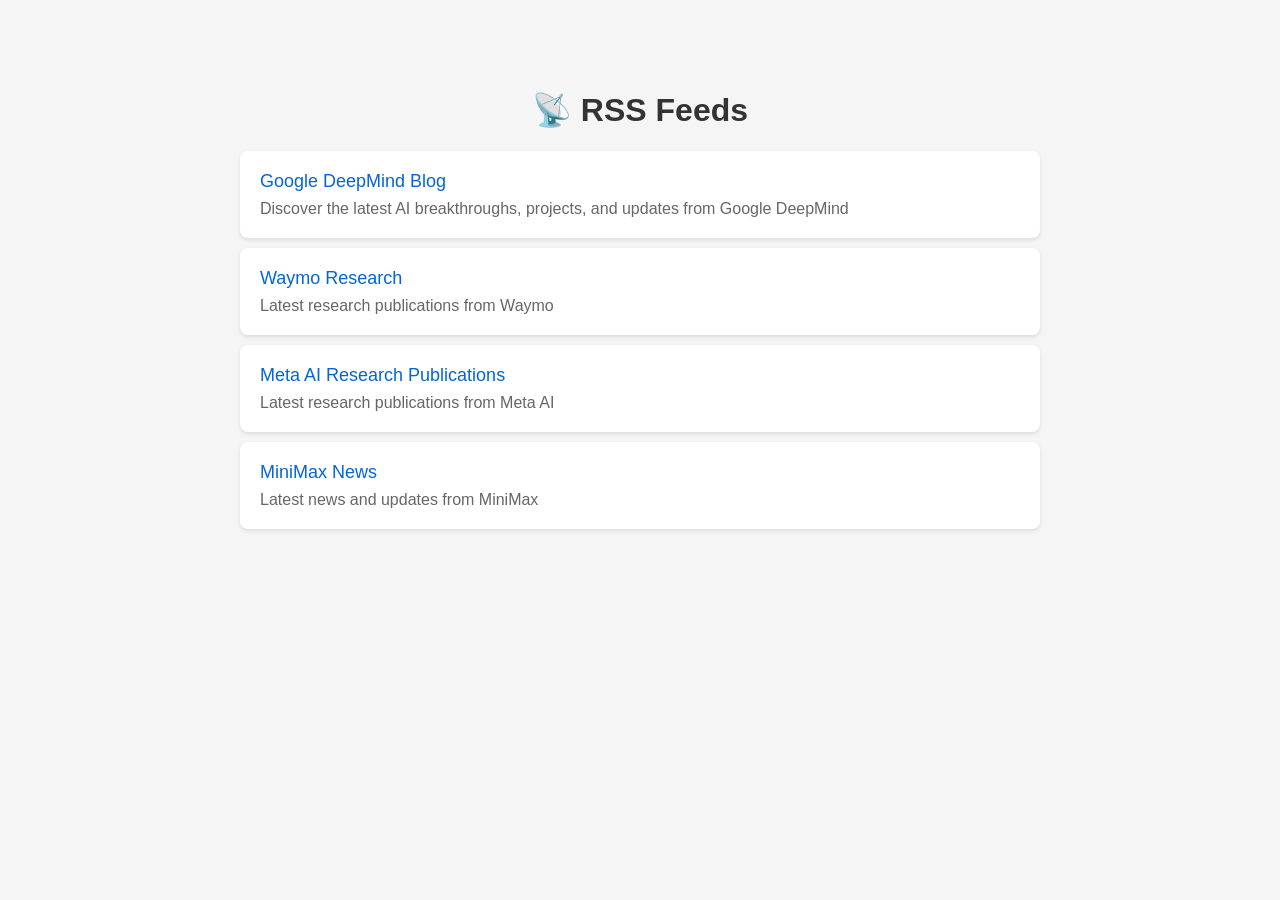
==== feeds/index.html @ 8aef9102 "Add index.html for GitHub Pages" ====
<!DOCTYPE html>
<html lang="zh-CN">
<head>
    <meta charset="UTF-8">
    <meta name="viewport" content="width=device-width, initial-scale=1.0">
    <title>RSS Feeds</title>
    <style>
        body {
            font-family: -apple-system, BlinkMacSystemFont, 'Segoe UI', Roboto, sans-serif;
            max-width: 800px;
            margin: 50px auto;
            padding: 20px;
            background: #f5f5f5;
        }
        h1 {
            text-align: center;
            color: #333;
        }
        .feed-list {
            list-style: none;
            padding: 0;
        }
        .feed-item {
            background: white;
            margin: 10px 0;
            padding: 20px;
            border-radius: 8px;
            box-shadow: 0 2px 4px rgba(0,0,0,0.1);
        }
        .feed-item a {
            font-size: 18px;
            color: #0366d6;
            text-decoration: none;
        }
        .feed-item a:hover {
            text-decoration: underline;
        }
        .feed-item .description {
            color: #666;
            margin-top: 8px;
        }
    </style>
</head>
<body>
    <h1>📡 RSS Feeds</h1>
    <ul class="feed-list">
        <li class="feed-item">
            <a href="deepmind_blog.xml">Google DeepMind Blog</a>
            <div class="description">Discover the latest AI breakthroughs, projects, and updates from Google DeepMind</div>
        </li>
        <li class="feed-item">
            <a href="waymo_research.xml">Waymo Research</a>
            <div class="description">Latest research publications from Waymo</div>
        </li>
        <li class="feed-item">
            <a href="meta_ai_research.xml">Meta AI Research Publications</a>
            <div class="description">Latest research publications from Meta AI</div>
        </li>
        <li class="feed-item">
            <a href="minimax_blog.xml">MiniMax News</a>
            <div class="description">Latest news and updates from MiniMax</div>
        </li>
    </ul>
</body>
</html>
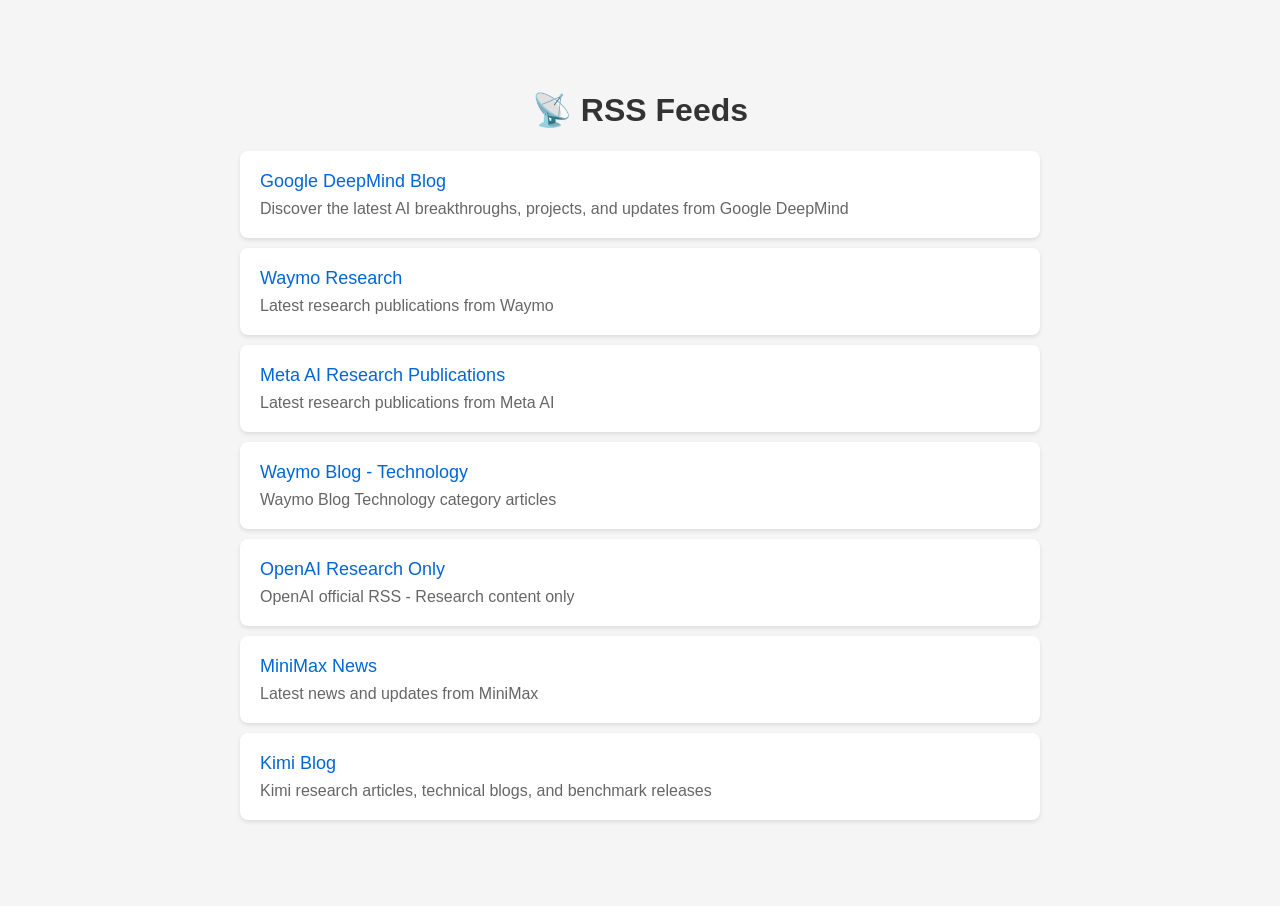
==== commit 73325364: "docs: update add-rss-feed skill to include index.html update - Add step to update feeds/index.html w" ====
--- a/feeds/index.html
+++ b/feeds/index.html
@@ -57,8 +57,20 @@
             <div class="description">Latest research publications from Meta AI</div>
         </li>
         <li class="feed-item">
+            <a href="waymo_blog_tech.xml">Waymo Blog - Technology</a>
+            <div class="description">Waymo Blog Technology category articles</div>
+        </li>
+        <li class="feed-item">
+            <a href="openai_research_only.xml">OpenAI Research Only</a>
+            <div class="description">OpenAI official RSS - Research content only</div>
+        </li>
+        <li class="feed-item">
             <a href="minimax_blog.xml">MiniMax News</a>
             <div class="description">Latest news and updates from MiniMax</div>
+        </li>
+        <li class="feed-item">
+            <a href="kimi_blog.xml">Kimi Blog</a>
+            <div class="description">Kimi research articles, technical blogs, and benchmark releases</div>
         </li>
     </ul>
 </body>
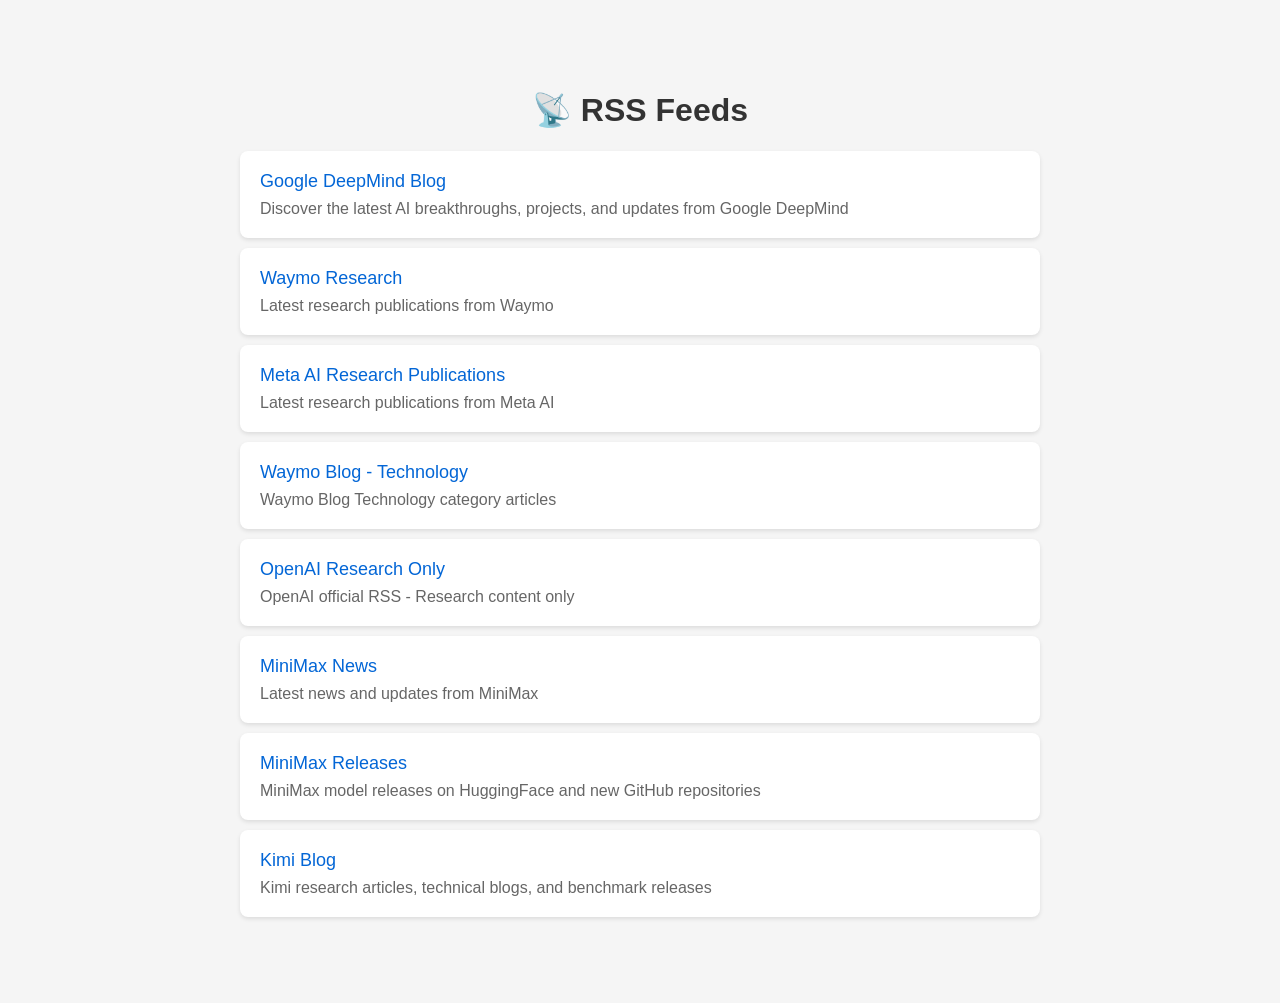
==== commit d1b9159d: "feat(minimax): add combined releases feed and fix news GUIDs - Add minimax_releases job that merges " ====
--- a/feeds/index.html
+++ b/feeds/index.html
@@ -69,6 +69,10 @@
             <div class="description">Latest news and updates from MiniMax</div>
         </li>
         <li class="feed-item">
+            <a href="minimax_releases.xml">MiniMax Releases</a>
+            <div class="description">MiniMax model releases on HuggingFace and new GitHub repositories</div>
+        </li>
+        <li class="feed-item">
             <a href="kimi_blog.xml">Kimi Blog</a>
             <div class="description">Kimi research articles, technical blogs, and benchmark releases</div>
         </li>
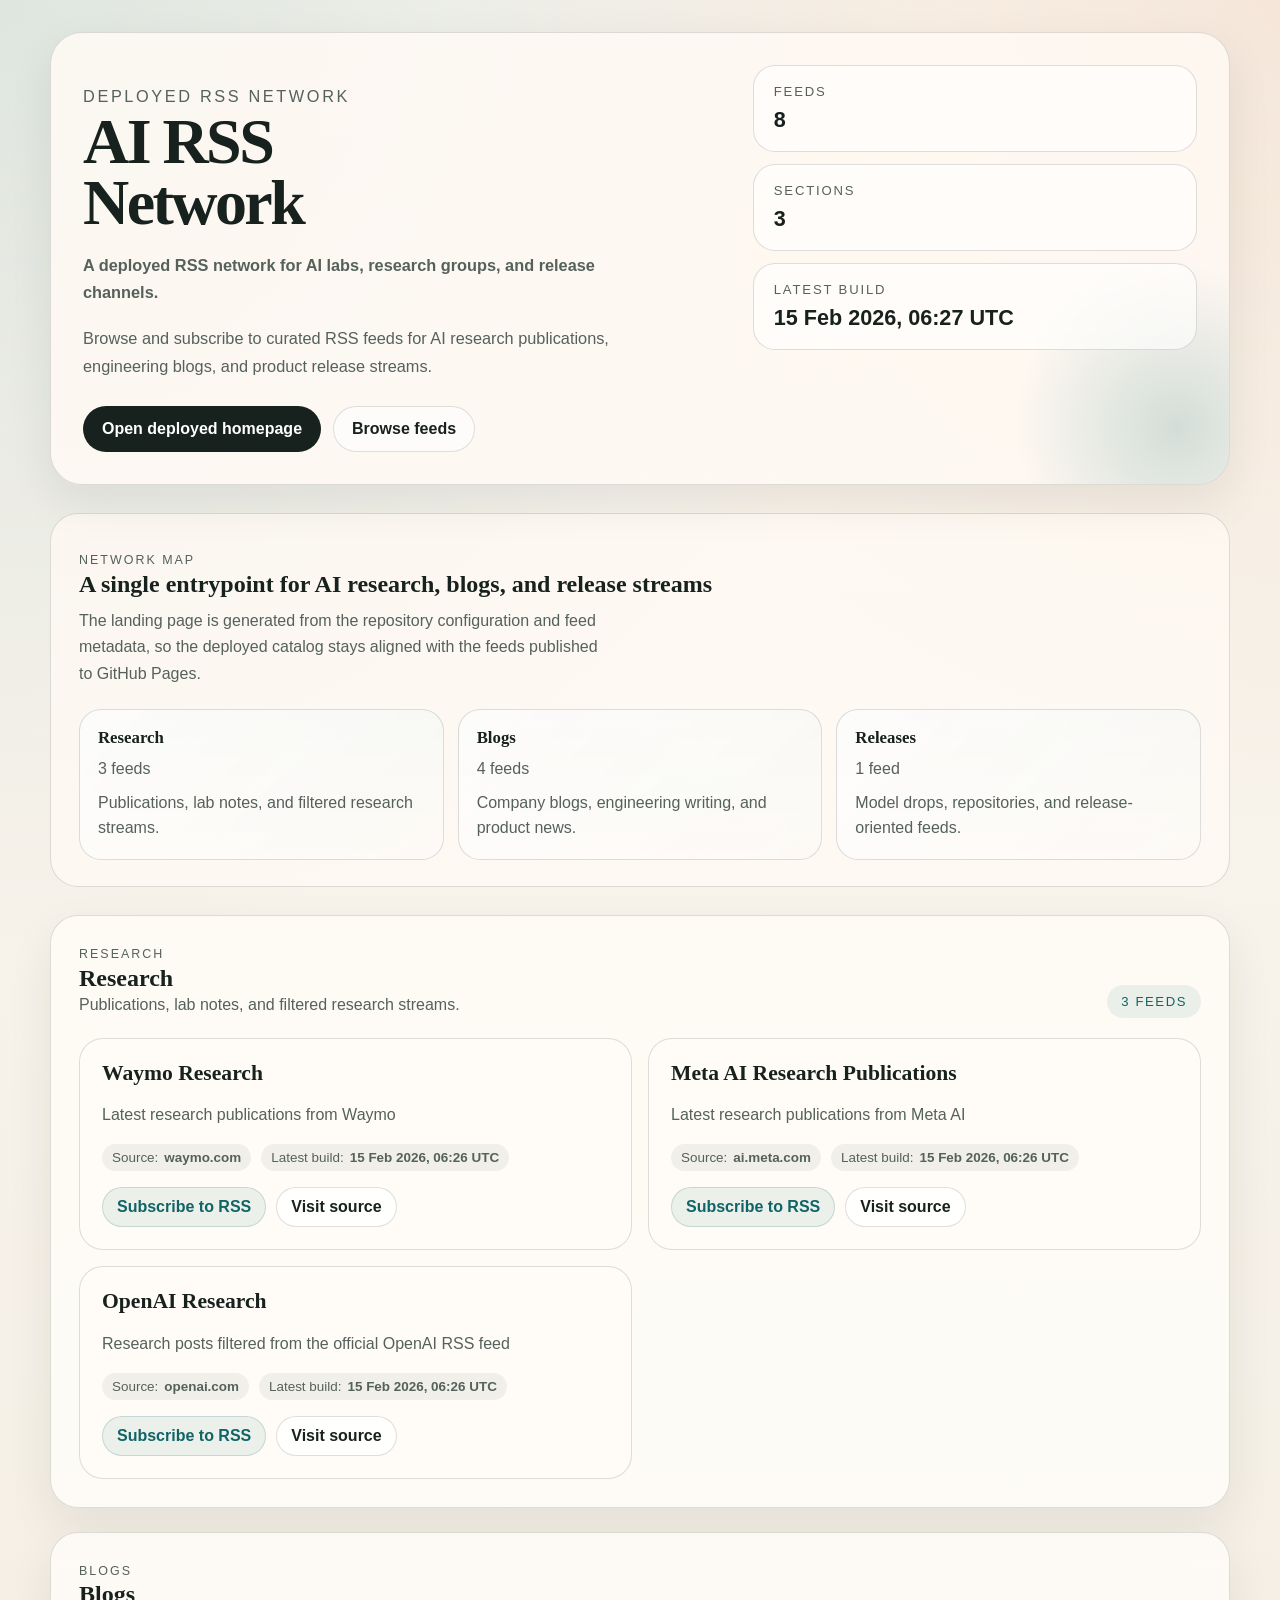
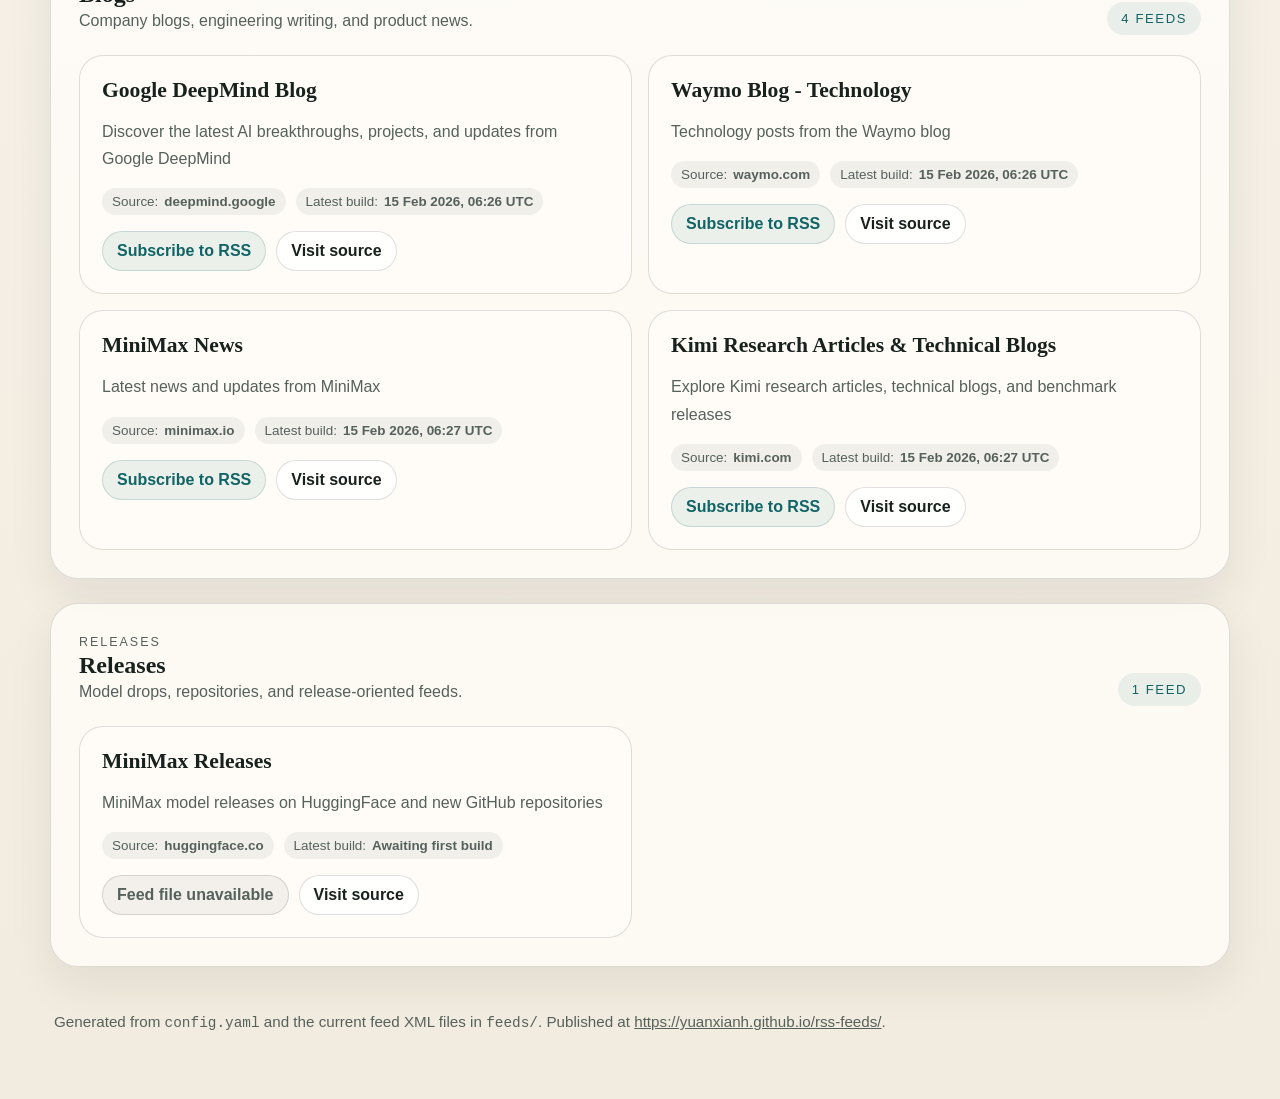
==== commit 50ee3ada: "Revamp README and landing page" ====
--- a/feeds/index.html
+++ b/feeds/index.html
@@ -1,81 +1,585 @@
 <!DOCTYPE html>
-<html lang="zh-CN">
+<html lang="en">
 <head>
-    <meta charset="UTF-8">
-    <meta name="viewport" content="width=device-width, initial-scale=1.0">
-    <title>RSS Feeds</title>
-    <style>
-        body {
-            font-family: -apple-system, BlinkMacSystemFont, 'Segoe UI', Roboto, sans-serif;
-            max-width: 800px;
-            margin: 50px auto;
-            padding: 20px;
-            background: #f5f5f5;
-        }
-        h1 {
-            text-align: center;
-            color: #333;
-        }
-        .feed-list {
-            list-style: none;
-            padding: 0;
-        }
-        .feed-item {
-            background: white;
-            margin: 10px 0;
-            padding: 20px;
-            border-radius: 8px;
-            box-shadow: 0 2px 4px rgba(0,0,0,0.1);
-        }
-        .feed-item a {
-            font-size: 18px;
-            color: #0366d6;
-            text-decoration: none;
-        }
-        .feed-item a:hover {
-            text-decoration: underline;
-        }
-        .feed-item .description {
-            color: #666;
-            margin-top: 8px;
-        }
-    </style>
+  <meta charset="UTF-8">
+  <meta name="viewport" content="width=device-width, initial-scale=1.0">
+  <title>AI RSS Network</title>
+  <meta name="description" content="Browse and subscribe to curated RSS feeds for AI research publications, engineering blogs, and product release streams.">
+  <style>
+    :root {
+      --paper: #f6f1e8;
+      --paper-strong: #efe4d3;
+      --ink: #17211d;
+      --muted: #55615b;
+      --line: rgba(23, 33, 29, 0.14);
+      --teal: #116466;
+      --orange: #c96a34;
+      --card: rgba(255, 252, 248, 0.88);
+      --shadow: 0 18px 45px rgba(23, 33, 29, 0.08);
+      --radius: 24px;
+    }
+
+    * {
+      box-sizing: border-box;
+    }
+
+    body {
+      margin: 0;
+      color: var(--ink);
+      background:
+        radial-gradient(circle at top left, rgba(17, 100, 102, 0.12), transparent 32%),
+        radial-gradient(circle at top right, rgba(201, 106, 52, 0.12), transparent 28%),
+        linear-gradient(180deg, #fbf7f0 0%, var(--paper) 45%, #f2ebdf 100%);
+      font-family: "Avenir Next", "Helvetica Neue", sans-serif;
+    }
+
+    a {
+      color: inherit;
+    }
+
+    .page {
+      width: min(1180px, calc(100vw - 32px));
+      margin: 0 auto;
+      padding: 32px 0 64px;
+    }
+
+    .hero {
+      position: relative;
+      overflow: hidden;
+      padding: 32px;
+      border: 1px solid var(--line);
+      border-radius: 32px;
+      background: rgba(255, 250, 244, 0.86);
+      box-shadow: var(--shadow);
+    }
+
+    .hero::after {
+      content: "";
+      position: absolute;
+      inset: auto -10% -25% auto;
+      width: 340px;
+      height: 340px;
+      border-radius: 999px;
+      background: radial-gradient(circle, rgba(17, 100, 102, 0.18), transparent 68%);
+      pointer-events: none;
+    }
+
+    .eyebrow,
+    .meta-kicker {
+      letter-spacing: 0.16em;
+      text-transform: uppercase;
+      font-size: 0.78rem;
+      color: var(--teal);
+      margin: 0 0 14px;
+    }
+
+    h1,
+    h2,
+    h3 {
+      font-family: "Iowan Old Style", "Palatino Linotype", "Book Antiqua", Georgia, serif;
+      font-weight: 600;
+      margin: 0;
+    }
+
+    h1 {
+      max-width: 13ch;
+      font-size: clamp(2.6rem, 5vw, 5rem);
+      line-height: 0.96;
+      letter-spacing: -0.04em;
+    }
+
+    .hero-grid {
+      position: relative;
+      display: grid;
+      gap: 28px;
+      grid-template-columns: minmax(0, 1.3fr) minmax(280px, 0.9fr);
+      z-index: 1;
+    }
+
+    .hero-copy p {
+      max-width: 60ch;
+      margin: 18px 0 0;
+      color: var(--muted);
+      font-size: 1.02rem;
+      line-height: 1.7;
+    }
+
+    .hero-actions {
+      display: flex;
+      flex-wrap: wrap;
+      gap: 12px;
+      margin-top: 26px;
+    }
+
+    .button {
+      display: inline-flex;
+      align-items: center;
+      justify-content: center;
+      gap: 8px;
+      padding: 13px 18px;
+      border-radius: 999px;
+      border: 1px solid transparent;
+      text-decoration: none;
+      font-weight: 600;
+    }
+
+    .button-primary {
+      background: var(--ink);
+      color: #fff;
+    }
+
+    .button-secondary {
+      border-color: var(--line);
+      background: rgba(255, 255, 255, 0.58);
+    }
+
+    .stats {
+      display: grid;
+      gap: 12px;
+      align-content: start;
+    }
+
+    .stat {
+      padding: 18px 20px;
+      border-radius: 22px;
+      border: 1px solid var(--line);
+      background: rgba(255, 255, 255, 0.62);
+      backdrop-filter: blur(12px);
+    }
+
+    .stat-label {
+      font-size: 0.82rem;
+      text-transform: uppercase;
+      letter-spacing: 0.14em;
+      color: var(--muted);
+    }
+
+    .stat-value {
+      margin-top: 8px;
+      font-size: 1.35rem;
+      line-height: 1.2;
+      font-weight: 700;
+    }
+
+    .network-map {
+      margin-top: 28px;
+      padding: 26px 28px;
+      border: 1px solid var(--line);
+      border-radius: 28px;
+      background: rgba(255, 250, 244, 0.78);
+    }
+
+    .network-map p {
+      margin: 10px 0 0;
+      color: var(--muted);
+      max-width: 60ch;
+      line-height: 1.65;
+    }
+
+    .map-grid {
+      margin-top: 22px;
+      display: grid;
+      gap: 14px;
+      grid-template-columns: repeat(3, minmax(0, 1fr));
+    }
+
+    .map-node {
+      padding: 18px;
+      border-radius: 22px;
+      border: 1px solid var(--line);
+      background:
+        linear-gradient(135deg, rgba(255, 255, 255, 0.78), rgba(255, 255, 255, 0.46)),
+        linear-gradient(180deg, rgba(17, 100, 102, 0.05), rgba(201, 106, 52, 0.02));
+    }
+
+    .map-node strong {
+      display: block;
+      font-size: 1.05rem;
+      font-family: "Iowan Old Style", "Palatino Linotype", "Book Antiqua", Georgia, serif;
+    }
+
+    .map-node span {
+      display: block;
+      margin-top: 8px;
+      color: var(--muted);
+      line-height: 1.6;
+    }
+
+    .sections {
+      margin-top: 28px;
+      display: grid;
+      gap: 24px;
+    }
+
+    .feed-section {
+      padding: 28px;
+      border-radius: 28px;
+      border: 1px solid var(--line);
+      background: rgba(255, 253, 248, 0.82);
+      box-shadow: var(--shadow);
+    }
+
+    .section-header {
+      display: grid;
+      gap: 10px;
+      grid-template-columns: minmax(0, 1fr) auto;
+      align-items: end;
+      margin-bottom: 20px;
+    }
+
+    .section-header p {
+      margin: 0;
+      color: var(--muted);
+      line-height: 1.65;
+      max-width: 58ch;
+    }
+
+    .section-count {
+      padding: 9px 14px;
+      border-radius: 999px;
+      background: rgba(17, 100, 102, 0.08);
+      color: var(--teal);
+      font-size: 0.82rem;
+      text-transform: uppercase;
+      letter-spacing: 0.12em;
+    }
+
+    .feed-grid {
+      display: grid;
+      gap: 16px;
+      grid-template-columns: repeat(2, minmax(0, 1fr));
+    }
+
+    .feed-card {
+      padding: 22px;
+      border-radius: var(--radius);
+      border: 1px solid var(--line);
+      background: var(--card);
+      display: grid;
+      gap: 16px;
+      align-content: start;
+    }
+
+    .feed-card h3 {
+      font-size: 1.35rem;
+      line-height: 1.12;
+    }
+
+    .feed-card p {
+      margin: 0;
+      color: var(--muted);
+      line-height: 1.7;
+    }
+
+    .feed-meta {
+      display: flex;
+      flex-wrap: wrap;
+      gap: 10px;
+      font-size: 0.84rem;
+      color: var(--muted);
+    }
+
+    .feed-meta span {
+      display: inline-flex;
+      align-items: center;
+      gap: 6px;
+      padding: 6px 10px;
+      border-radius: 999px;
+      background: rgba(23, 33, 29, 0.06);
+    }
+
+    .feed-actions {
+      display: flex;
+      flex-wrap: wrap;
+      gap: 10px;
+    }
+
+    .chip {
+      display: inline-flex;
+      align-items: center;
+      gap: 8px;
+      padding: 10px 14px;
+      border-radius: 999px;
+      border: 1px solid var(--line);
+      text-decoration: none;
+      font-weight: 600;
+      background: rgba(255, 255, 255, 0.84);
+    }
+
+    .chip-accent {
+      border-color: rgba(17, 100, 102, 0.18);
+      background: rgba(17, 100, 102, 0.08);
+      color: var(--teal);
+    }
+
+    .chip-muted {
+      color: var(--muted);
+      background: rgba(23, 33, 29, 0.05);
+    }
+
+    .mono {
+      font-family: "SFMono-Regular", "JetBrains Mono", "Fira Code", monospace;
+      font-size: 0.9rem;
+    }
+
+    footer {
+      margin-top: 24px;
+      padding: 18px 4px 0;
+      color: var(--muted);
+      font-size: 0.95rem;
+      line-height: 1.65;
+    }
+
+    @media (max-width: 980px) {
+      .hero-grid,
+      .feed-grid,
+      .map-grid {
+        grid-template-columns: 1fr;
+      }
+
+      .section-header {
+        grid-template-columns: 1fr;
+        align-items: start;
+      }
+    }
+
+    @media (max-width: 640px) {
+      .page {
+        width: min(100vw - 20px, 1180px);
+        padding-top: 20px;
+      }
+
+      .hero,
+      .network-map,
+      .feed-section {
+        padding: 22px;
+      }
+
+      .hero-actions,
+      .feed-actions {
+        flex-direction: column;
+      }
+
+      .button,
+      .chip {
+        width: 100%;
+      }
+    }
+  </style>
 </head>
 <body>
-    <h1>📡 RSS Feeds</h1>
-    <ul class="feed-list">
-        <li class="feed-item">
-            <a href="deepmind_blog.xml">Google DeepMind Blog</a>
-            <div class="description">Discover the latest AI breakthroughs, projects, and updates from Google DeepMind</div>
-        </li>
-        <li class="feed-item">
-            <a href="waymo_research.xml">Waymo Research</a>
-            <div class="description">Latest research publications from Waymo</div>
-        </li>
-        <li class="feed-item">
-            <a href="meta_ai_research.xml">Meta AI Research Publications</a>
-            <div class="description">Latest research publications from Meta AI</div>
-        </li>
-        <li class="feed-item">
-            <a href="waymo_blog_tech.xml">Waymo Blog - Technology</a>
-            <div class="description">Waymo Blog Technology category articles</div>
-        </li>
-        <li class="feed-item">
-            <a href="openai_research_only.xml">OpenAI Research Only</a>
-            <div class="description">OpenAI official RSS - Research content only</div>
-        </li>
-        <li class="feed-item">
-            <a href="minimax_blog.xml">MiniMax News</a>
-            <div class="description">Latest news and updates from MiniMax</div>
-        </li>
-        <li class="feed-item">
-            <a href="minimax_releases.xml">MiniMax Releases</a>
-            <div class="description">MiniMax model releases on HuggingFace and new GitHub repositories</div>
-        </li>
-        <li class="feed-item">
-            <a href="kimi_blog.xml">Kimi Blog</a>
-            <div class="description">Kimi research articles, technical blogs, and benchmark releases</div>
-        </li>
-    </ul>
+  <main class="page">
+    <section class="hero">
+      <div class="hero-grid">
+        <div class="hero-copy">
+          <p class="eyebrow">Deployed RSS Network</p>
+          <h1>AI RSS Network</h1>
+          <p><strong>A deployed RSS network for AI labs, research groups, and release channels.</strong></p>
+          <p>Browse and subscribe to curated RSS feeds for AI research publications, engineering blogs, and product release streams.</p>
+          <div class="hero-actions">
+            <a class="button button-primary" href="https://yuanxianh.github.io/rss-feeds/">Open deployed homepage</a>
+            <a class="button button-secondary" href="#section-research">Browse feeds</a>
+          </div>
+        </div>
+        <aside class="stats" aria-label="Network stats">
+          <div class="stat">
+            <div class="stat-label">Feeds</div>
+            <div class="stat-value">8</div>
+          </div>
+          <div class="stat">
+            <div class="stat-label">Sections</div>
+            <div class="stat-value">3</div>
+          </div>
+          <div class="stat">
+            <div class="stat-label">Latest build</div>
+            <div class="stat-value">15 Feb 2026, 06:27 UTC</div>
+          </div>
+        </aside>
+      </div>
+    </section>
+
+    <section class="network-map" aria-labelledby="network-map-title">
+      <p class="meta-kicker">Network map</p>
+      <h2 id="network-map-title">A single entrypoint for AI research, blogs, and release streams</h2>
+      <p>The landing page is generated from the repository configuration and feed metadata, so the deployed catalog stays aligned with the feeds published to GitHub Pages.</p>
+      <div class="map-grid">
+        
+        <article class="map-node">
+          <strong>Research</strong>
+          <span>3 feeds</span>
+          <span>Publications, lab notes, and filtered research streams.</span>
+        </article>
+        <article class="map-node">
+          <strong>Blogs</strong>
+          <span>4 feeds</span>
+          <span>Company blogs, engineering writing, and product news.</span>
+        </article>
+        <article class="map-node">
+          <strong>Releases</strong>
+          <span>1 feed</span>
+          <span>Model drops, repositories, and release-oriented feeds.</span>
+        </article>
+      </div>
+    </section>
+
+    <div class="sections">
+      
+    <section class="feed-section" id="section-research">
+      <div class="section-header">
+        <div>
+          <p class="meta-kicker">Research</p>
+          <h2>Research</h2>
+          <p>Publications, lab notes, and filtered research streams.</p>
+        </div>
+        <div class="section-count">3 feeds</div>
+      </div>
+      <div class="feed-grid">
+        
+        <article class="feed-card">
+          <div>
+            <h3>Waymo Research</h3>
+          </div>
+          <p>Latest research publications from Waymo</p>
+          <div class="feed-meta">
+            <span>Source: <strong>waymo.com</strong></span>
+            <span>Latest build: <strong>15 Feb 2026, 06:26 UTC</strong></span>
+          </div>
+          <div class="feed-actions">
+            <a class="chip chip-accent" href="waymo_research.xml">Subscribe to RSS</a>
+            <a class="chip" href="https://waymo.com/intl/zh-cn/research/">Visit source</a>
+          </div>
+        </article>
+        <article class="feed-card">
+          <div>
+            <h3>Meta AI Research Publications</h3>
+          </div>
+          <p>Latest research publications from Meta AI</p>
+          <div class="feed-meta">
+            <span>Source: <strong>ai.meta.com</strong></span>
+            <span>Latest build: <strong>15 Feb 2026, 06:26 UTC</strong></span>
+          </div>
+          <div class="feed-actions">
+            <a class="chip chip-accent" href="meta_ai_research.xml">Subscribe to RSS</a>
+            <a class="chip" href="https://ai.meta.com/results/?content_types%5B0%5D=publication">Visit source</a>
+          </div>
+        </article>
+        <article class="feed-card">
+          <div>
+            <h3>OpenAI Research</h3>
+          </div>
+          <p>Research posts filtered from the official OpenAI RSS feed</p>
+          <div class="feed-meta">
+            <span>Source: <strong>openai.com</strong></span>
+            <span>Latest build: <strong>15 Feb 2026, 06:26 UTC</strong></span>
+          </div>
+          <div class="feed-actions">
+            <a class="chip chip-accent" href="openai_research_only.xml">Subscribe to RSS</a>
+            <a class="chip" href="https://openai.com/news">Visit source</a>
+          </div>
+        </article>
+      </div>
+    </section>
+    <section class="feed-section" id="section-blogs">
+      <div class="section-header">
+        <div>
+          <p class="meta-kicker">Blogs</p>
+          <h2>Blogs</h2>
+          <p>Company blogs, engineering writing, and product news.</p>
+        </div>
+        <div class="section-count">4 feeds</div>
+      </div>
+      <div class="feed-grid">
+        
+        <article class="feed-card">
+          <div>
+            <h3>Google DeepMind Blog</h3>
+          </div>
+          <p>Discover the latest AI breakthroughs, projects, and updates from Google DeepMind</p>
+          <div class="feed-meta">
+            <span>Source: <strong>deepmind.google</strong></span>
+            <span>Latest build: <strong>15 Feb 2026, 06:26 UTC</strong></span>
+          </div>
+          <div class="feed-actions">
+            <a class="chip chip-accent" href="deepmind_blog.xml">Subscribe to RSS</a>
+            <a class="chip" href="https://deepmind.google/blog/">Visit source</a>
+          </div>
+        </article>
+        <article class="feed-card">
+          <div>
+            <h3>Waymo Blog - Technology</h3>
+          </div>
+          <p>Technology posts from the Waymo blog</p>
+          <div class="feed-meta">
+            <span>Source: <strong>waymo.com</strong></span>
+            <span>Latest build: <strong>15 Feb 2026, 06:26 UTC</strong></span>
+          </div>
+          <div class="feed-actions">
+            <a class="chip chip-accent" href="waymo_blog_tech.xml">Subscribe to RSS</a>
+            <a class="chip" href="https://waymo.com/blog/search/?t=Technology">Visit source</a>
+          </div>
+        </article>
+        <article class="feed-card">
+          <div>
+            <h3>MiniMax News</h3>
+          </div>
+          <p>Latest news and updates from MiniMax</p>
+          <div class="feed-meta">
+            <span>Source: <strong>minimax.io</strong></span>
+            <span>Latest build: <strong>15 Feb 2026, 06:27 UTC</strong></span>
+          </div>
+          <div class="feed-actions">
+            <a class="chip chip-accent" href="minimax_blog.xml">Subscribe to RSS</a>
+            <a class="chip" href="https://www.minimax.io/news">Visit source</a>
+          </div>
+        </article>
+        <article class="feed-card">
+          <div>
+            <h3>Kimi Research Articles &amp; Technical Blogs</h3>
+          </div>
+          <p>Explore Kimi research articles, technical blogs, and benchmark releases</p>
+          <div class="feed-meta">
+            <span>Source: <strong>kimi.com</strong></span>
+            <span>Latest build: <strong>15 Feb 2026, 06:27 UTC</strong></span>
+          </div>
+          <div class="feed-actions">
+            <a class="chip chip-accent" href="kimi_blog.xml">Subscribe to RSS</a>
+            <a class="chip" href="https://www.kimi.com/blog">Visit source</a>
+          </div>
+        </article>
+      </div>
+    </section>
+    <section class="feed-section" id="section-releases">
+      <div class="section-header">
+        <div>
+          <p class="meta-kicker">Releases</p>
+          <h2>Releases</h2>
+          <p>Model drops, repositories, and release-oriented feeds.</p>
+        </div>
+        <div class="section-count">1 feed</div>
+      </div>
+      <div class="feed-grid">
+        
+        <article class="feed-card">
+          <div>
+            <h3>MiniMax Releases</h3>
+          </div>
+          <p>MiniMax model releases on HuggingFace and new GitHub repositories</p>
+          <div class="feed-meta">
+            <span>Source: <strong>huggingface.co</strong></span>
+            <span>Latest build: <strong>Awaiting first build</strong></span>
+          </div>
+          <div class="feed-actions">
+            <span class="chip chip-muted">Feed file unavailable</span>
+            <a class="chip" href="https://huggingface.co/MiniMaxAI">Visit source</a>
+          </div>
+        </article>
+      </div>
+    </section>
+    </div>
+
+    <footer>
+      Generated from <span class="mono">config.yaml</span> and the current feed XML files in <span class="mono">feeds/</span>. Published at <a href="https://yuanxianh.github.io/rss-feeds/">https://yuanxianh.github.io/rss-feeds/</a>.
+    </footer>
+  </main>
 </body>
 </html>
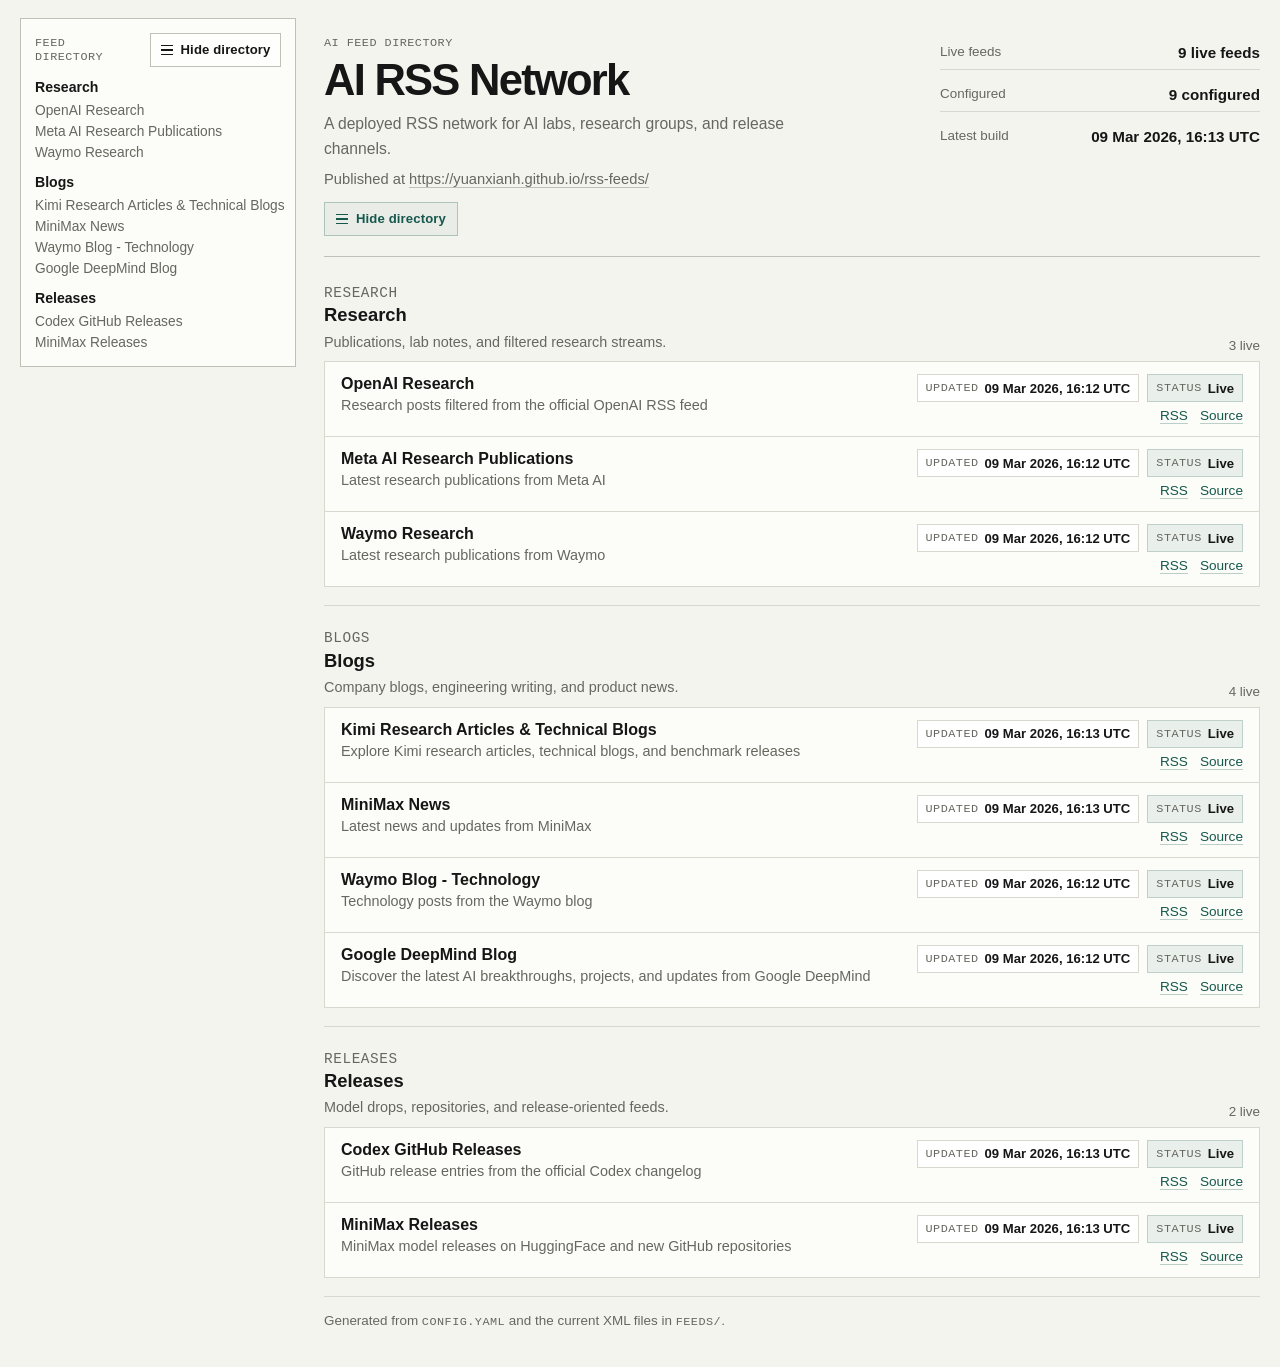
==== commit 3fe06f76: "添加 codex changelog RSS 订阅" ====
--- a/feeds/index.html
+++ b/feeds/index.html
@@ -7,30 +7,38 @@
   <meta name="description" content="Browse and subscribe to curated RSS feeds for AI research publications, engineering blogs, and product release streams.">
   <style>
     :root {
-      --paper: #f6f1e8;
-      --paper-strong: #efe4d3;
-      --ink: #17211d;
-      --muted: #55615b;
-      --line: rgba(23, 33, 29, 0.14);
-      --teal: #116466;
-      --orange: #c96a34;
-      --card: rgba(255, 252, 248, 0.88);
-      --shadow: 0 18px 45px rgba(23, 33, 29, 0.08);
-      --radius: 24px;
+      --bg: #f4f4ef;
+      --surface: #fcfcf8;
+      --surface-muted: #f1f1eb;
+      --text: #161616;
+      --muted: #66675f;
+      --line: #d8d8cf;
+      --line-strong: #bfc1b6;
+      --accent: #16584d;
+      --accent-soft: rgba(22, 88, 77, 0.08);
+      --danger: #8b6a34;
+      --danger-soft: rgba(139, 106, 52, 0.1);
+      --sidebar-width: 276px;
+      --sidebar-collapsed-width: 64px;
     }
 
     * {
       box-sizing: border-box;
     }
 
+    html {
+      scroll-behavior: smooth;
+    }
+
     body {
       margin: 0;
-      color: var(--ink);
-      background:
-        radial-gradient(circle at top left, rgba(17, 100, 102, 0.12), transparent 32%),
-        radial-gradient(circle at top right, rgba(201, 106, 52, 0.12), transparent 28%),
-        linear-gradient(180deg, #fbf7f0 0%, var(--paper) 45%, #f2ebdf 100%);
-      font-family: "Avenir Next", "Helvetica Neue", sans-serif;
+      background: var(--bg);
+      color: var(--text);
+      font-family: "Avenir Next", "Helvetica Neue", "Segoe UI", sans-serif;
+    }
+
+    body.sidebar-open-mobile {
+      overflow: hidden;
     }
 
     a {
@@ -38,548 +46,875 @@
     }
 
     .page {
-      width: min(1180px, calc(100vw - 32px));
+      width: min(1240px, calc(100vw - 24px));
       margin: 0 auto;
-      padding: 32px 0 64px;
-    }
-
-    .hero {
-      position: relative;
-      overflow: hidden;
-      padding: 32px;
-      border: 1px solid var(--line);
-      border-radius: 32px;
-      background: rgba(255, 250, 244, 0.86);
-      box-shadow: var(--shadow);
-    }
-
-    .hero::after {
-      content: "";
-      position: absolute;
-      inset: auto -10% -25% auto;
-      width: 340px;
-      height: 340px;
-      border-radius: 999px;
-      background: radial-gradient(circle, rgba(17, 100, 102, 0.18), transparent 68%);
-      pointer-events: none;
-    }
-
-    .eyebrow,
-    .meta-kicker {
-      letter-spacing: 0.16em;
+      padding: 18px 0 36px;
+    }
+
+    .layout {
+      display: grid;
+      grid-template-columns: var(--sidebar-width) minmax(0, 1fr);
+      gap: 28px;
+      align-items: start;
+    }
+
+    .sidebar {
+      position: sticky;
+      top: 18px;
+      max-height: calc(100vh - 36px);
+      overflow: hidden auto;
+      padding: 14px 14px 16px;
+      border: 1px solid var(--line-strong);
+      background: var(--surface);
+      transition: width 180ms ease, padding 180ms ease, transform 180ms ease;
+    }
+
+    body.sidebar-collapsed .layout {
+      grid-template-columns: var(--sidebar-collapsed-width) minmax(0, 1fr);
+    }
+
+    body.sidebar-collapsed .sidebar {
+      padding-left: 10px;
+      padding-right: 10px;
+    }
+
+    .sidebar-header {
+      display: flex;
+      align-items: center;
+      justify-content: space-between;
+      gap: 10px;
+      margin-bottom: 12px;
+    }
+
+    .sidebar-title,
+    .hero-kicker,
+    .section-kicker,
+    .meta-key {
+      font-family: "SFMono-Regular", "JetBrains Mono", "Menlo", monospace;
+      font-size: 0.74rem;
+      letter-spacing: 0.04em;
       text-transform: uppercase;
-      font-size: 0.78rem;
-      color: var(--teal);
-      margin: 0 0 14px;
-    }
-
-    h1,
-    h2,
-    h3 {
-      font-family: "Iowan Old Style", "Palatino Linotype", "Book Antiqua", Georgia, serif;
-      font-weight: 600;
-      margin: 0;
-    }
-
-    h1 {
-      max-width: 13ch;
-      font-size: clamp(2.6rem, 5vw, 5rem);
-      line-height: 0.96;
-      letter-spacing: -0.04em;
-    }
-
-    .hero-grid {
-      position: relative;
-      display: grid;
-      gap: 28px;
-      grid-template-columns: minmax(0, 1.3fr) minmax(280px, 0.9fr);
-      z-index: 1;
-    }
-
-    .hero-copy p {
-      max-width: 60ch;
-      margin: 18px 0 0;
-      color: var(--muted);
-      font-size: 1.02rem;
-      line-height: 1.7;
-    }
-
-    .hero-actions {
-      display: flex;
-      flex-wrap: wrap;
-      gap: 12px;
-      margin-top: 26px;
-    }
-
-    .button {
+      color: var(--muted);
+    }
+
+    .directory-toggle {
+      appearance: none;
       display: inline-flex;
       align-items: center;
       justify-content: center;
       gap: 8px;
-      padding: 13px 18px;
-      border-radius: 999px;
-      border: 1px solid transparent;
-      text-decoration: none;
+      min-height: 34px;
+      padding: 0 11px;
+      border: 1px solid var(--line-strong);
+      background: rgba(255, 255, 255, 0.72);
+      color: var(--text);
+      cursor: pointer;
+      font: inherit;
+      font-size: 0.82rem;
       font-weight: 600;
-    }
-
-    .button-primary {
-      background: var(--ink);
-      color: #fff;
-    }
-
-    .button-secondary {
-      border-color: var(--line);
-      background: rgba(255, 255, 255, 0.58);
-    }
-
-    .stats {
-      display: grid;
-      gap: 12px;
-      align-content: start;
-    }
-
-    .stat {
-      padding: 18px 20px;
-      border-radius: 22px;
-      border: 1px solid var(--line);
-      background: rgba(255, 255, 255, 0.62);
-      backdrop-filter: blur(12px);
-    }
-
-    .stat-label {
-      font-size: 0.82rem;
-      text-transform: uppercase;
-      letter-spacing: 0.14em;
-      color: var(--muted);
-    }
-
-    .stat-value {
-      margin-top: 8px;
-      font-size: 1.35rem;
-      line-height: 1.2;
-      font-weight: 700;
-    }
-
-    .network-map {
-      margin-top: 28px;
-      padding: 26px 28px;
-      border: 1px solid var(--line);
-      border-radius: 28px;
-      background: rgba(255, 250, 244, 0.78);
-    }
-
-    .network-map p {
-      margin: 10px 0 0;
-      color: var(--muted);
-      max-width: 60ch;
-      line-height: 1.65;
-    }
-
-    .map-grid {
-      margin-top: 22px;
+      line-height: 1;
+      letter-spacing: 0.01em;
+      white-space: nowrap;
+      transition: border-color 160ms ease, background 160ms ease, color 160ms ease;
+    }
+
+    .directory-toggle:hover {
+      border-color: var(--accent);
+      color: var(--accent);
+      background: rgba(255, 255, 255, 0.92);
+    }
+
+    .directory-toggle__icon {
+      display: inline-grid;
+      gap: 3px;
+      width: 12px;
+      flex: 0 0 auto;
+    }
+
+    .directory-toggle__icon span {
+      display: block;
+      width: 12px;
+      height: 1.5px;
+      background: currentColor;
+    }
+
+    .directory-toggle--sidebar {
+      min-width: 34px;
+      padding-left: 10px;
+      padding-right: 10px;
+    }
+
+    .sidebar-body {
       display: grid;
       gap: 14px;
-      grid-template-columns: repeat(3, minmax(0, 1fr));
-    }
-
-    .map-node {
-      padding: 18px;
-      border-radius: 22px;
-      border: 1px solid var(--line);
-      background:
-        linear-gradient(135deg, rgba(255, 255, 255, 0.78), rgba(255, 255, 255, 0.46)),
-        linear-gradient(180deg, rgba(17, 100, 102, 0.05), rgba(201, 106, 52, 0.02));
-    }
-
-    .map-node strong {
+    }
+
+    body.sidebar-collapsed .sidebar-header {
+      justify-content: center;
+      margin-bottom: 0;
+    }
+
+    body.sidebar-collapsed .sidebar-title,
+    body.sidebar-collapsed .sidebar-body {
+      display: none;
+    }
+
+    body.sidebar-collapsed .sidebar .directory-toggle {
+      width: 42px;
+      min-width: 42px;
+      padding-left: 0;
+      padding-right: 0;
+    }
+
+    body.sidebar-collapsed .sidebar .directory-toggle__label {
+      display: none;
+    }
+
+    .sidebar-group {
+      display: grid;
+      gap: 8px;
+    }
+
+    .sidebar-group h2 {
+      margin: 0;
+      font-size: 0.88rem;
+      font-weight: 700;
+    }
+
+    .sidebar-group ul {
+      margin: 0;
+      padding: 0;
+      list-style: none;
+      display: grid;
+      gap: 6px;
+    }
+
+    .sidebar-group a {
       display: block;
-      font-size: 1.05rem;
-      font-family: "Iowan Old Style", "Palatino Linotype", "Book Antiqua", Georgia, serif;
-    }
-
-    .map-node span {
-      display: block;
-      margin-top: 8px;
-      color: var(--muted);
-      line-height: 1.6;
+      color: var(--muted);
+      font-size: 0.86rem;
+      text-decoration: none;
+      white-space: nowrap;
+      overflow: hidden;
+      text-overflow: ellipsis;
+    }
+
+    .sidebar-group a:hover {
+      color: var(--accent);
+    }
+
+    .sidebar-overlay {
+      position: fixed;
+      inset: 0;
+      background: rgba(0, 0, 0, 0.22);
+      opacity: 0;
+      pointer-events: none;
+      transition: opacity 180ms ease;
+      z-index: 30;
+    }
+
+    body.sidebar-open-mobile .sidebar-overlay {
+      opacity: 1;
+      pointer-events: auto;
+    }
+
+    .main {
+      min-width: 0;
+    }
+
+    .hero {
+      display: grid;
+      gap: 18px;
+      grid-template-columns: minmax(0, 1fr) minmax(250px, 320px);
+      align-items: start;
+      padding: 18px 0 20px;
+      border-bottom: 1px solid var(--line-strong);
+    }
+
+    .hero-kicker,
+    .section-kicker {
+      margin: 0 0 8px;
+    }
+
+    .hero h1 {
+      margin: 0;
+      font-size: clamp(1.9rem, 3.4vw, 2.8rem);
+      line-height: 1.02;
+      letter-spacing: -0.04em;
+      font-weight: 700;
+    }
+
+    .hero-tagline {
+      margin: 10px 0 0;
+      max-width: 58ch;
+      color: var(--muted);
+      font-size: 0.98rem;
+      line-height: 1.55;
+    }
+
+    .hero-url {
+      margin: 10px 0 0;
+      color: var(--muted);
+      font-size: 0.92rem;
+    }
+
+    .hero-url a {
+      text-decoration: none;
+      border-bottom: 1px solid var(--line-strong);
+    }
+
+    .hero-actions {
+      margin-top: 14px;
+    }
+
+    .directory-toggle--hero {
+      color: var(--accent);
+      border-color: rgba(22, 88, 77, 0.28);
+      background: rgba(22, 88, 77, 0.05);
+    }
+
+    .hero-stats {
+      margin: 0;
+      display: grid;
+      gap: 8px;
+    }
+
+    .stat-row {
+      display: flex;
+      justify-content: space-between;
+      gap: 16px;
+      padding: 8px 0;
+      border-bottom: 1px solid var(--line);
+    }
+
+    .stat-row:last-child {
+      border-bottom: 0;
+    }
+
+    .stat-row dt {
+      color: var(--muted);
+      font-size: 0.84rem;
+    }
+
+    .stat-row dd {
+      margin: 0;
+      text-align: right;
+      font-size: 0.95rem;
+      font-weight: 600;
     }
 
     .sections {
-      margin-top: 28px;
       display: grid;
-      gap: 24px;
-    }
-
-    .feed-section {
-      padding: 28px;
-      border-radius: 28px;
-      border: 1px solid var(--line);
-      background: rgba(255, 253, 248, 0.82);
-      box-shadow: var(--shadow);
+      gap: 18px;
+      margin-top: 20px;
+    }
+
+    .directory-section {
+      padding: 16px 0 0;
+      border-top: 1px solid var(--line);
+    }
+
+    .directory-section:first-child {
+      border-top: 0;
+      padding-top: 0;
     }
 
     .section-header {
       display: grid;
-      gap: 10px;
       grid-template-columns: minmax(0, 1fr) auto;
+      gap: 12px;
       align-items: end;
-      margin-bottom: 20px;
+      margin-bottom: 8px;
+    }
+
+    .section-header h2 {
+      margin: 0;
+      font-size: 1.15rem;
+      line-height: 1.15;
+      font-weight: 700;
     }
 
     .section-header p {
+      margin: 6px 0 0;
+      color: var(--muted);
+      font-size: 0.9rem;
+      line-height: 1.5;
+    }
+
+    .section-count {
+      color: var(--muted);
+      font-size: 0.84rem;
+      white-space: nowrap;
+    }
+
+    .directory-list {
+      background: var(--surface);
+      border: 1px solid var(--line);
+    }
+
+    .directory-row {
+      display: grid;
+      grid-template-columns: minmax(0, 1.45fr) minmax(300px, 0.95fr);
+      gap: 18px;
+      padding: 12px 16px;
+      border-top: 1px solid var(--line);
+    }
+
+    .directory-row:first-child {
+      border-top: 0;
+    }
+
+    .directory-row.is-unavailable {
+      background: rgba(0, 0, 0, 0.012);
+    }
+
+    .row-main {
+      min-width: 0;
+    }
+
+    .row-main h3 {
       margin: 0;
-      color: var(--muted);
-      line-height: 1.65;
-      max-width: 58ch;
-    }
-
-    .section-count {
-      padding: 9px 14px;
-      border-radius: 999px;
-      background: rgba(17, 100, 102, 0.08);
-      color: var(--teal);
-      font-size: 0.82rem;
-      text-transform: uppercase;
-      letter-spacing: 0.12em;
-    }
-
-    .feed-grid {
+      font-size: 1rem;
+      line-height: 1.2;
+      font-weight: 650;
+    }
+
+    .row-description {
+      margin: 4px 0 0;
+      overflow: hidden;
+      white-space: nowrap;
+      text-overflow: ellipsis;
+      color: var(--muted);
+      font-size: 0.9rem;
+    }
+
+    .row-side {
       display: grid;
-      gap: 16px;
-      grid-template-columns: repeat(2, minmax(0, 1fr));
-    }
-
-    .feed-card {
-      padding: 22px;
-      border-radius: var(--radius);
-      border: 1px solid var(--line);
-      background: var(--card);
-      display: grid;
-      gap: 16px;
+      gap: 6px;
       align-content: start;
-    }
-
-    .feed-card h3 {
-      font-size: 1.35rem;
-      line-height: 1.12;
-    }
-
-    .feed-card p {
-      margin: 0;
-      color: var(--muted);
-      line-height: 1.7;
-    }
-
-    .feed-meta {
+      justify-items: end;
+      min-width: 0;
+    }
+
+    .row-meta {
       display: flex;
       flex-wrap: wrap;
-      gap: 10px;
-      font-size: 0.84rem;
-      color: var(--muted);
-    }
-
-    .feed-meta span {
+      justify-content: flex-end;
+      gap: 8px;
+    }
+
+    .meta-item {
       display: inline-flex;
       align-items: center;
       gap: 6px;
-      padding: 6px 10px;
-      border-radius: 999px;
-      background: rgba(23, 33, 29, 0.06);
-    }
-
-    .feed-actions {
+      min-height: 28px;
+      padding: 4px 8px;
+      border: 1px solid var(--line);
+      color: var(--muted);
+      font-size: 0.82rem;
+      background: #fff;
+    }
+
+    .meta-item strong {
+      color: var(--text);
+      font-weight: 600;
+    }
+
+    .meta-item.status-live {
+      color: var(--accent);
+      border-color: rgba(22, 88, 77, 0.2);
+      background: var(--accent-soft);
+    }
+
+    .meta-item.status-unavailable {
+      color: var(--danger);
+      border-color: rgba(139, 106, 52, 0.25);
+      background: var(--danger-soft);
+    }
+
+    .row-actions {
       display: flex;
       flex-wrap: wrap;
-      gap: 10px;
-    }
-
-    .chip {
-      display: inline-flex;
-      align-items: center;
-      gap: 8px;
-      padding: 10px 14px;
-      border-radius: 999px;
-      border: 1px solid var(--line);
+      gap: 12px;
+      justify-content: flex-end;
+      font-size: 0.85rem;
+    }
+
+    .row-actions a {
+      color: var(--accent);
       text-decoration: none;
-      font-weight: 600;
-      background: rgba(255, 255, 255, 0.84);
-    }
-
-    .chip-accent {
-      border-color: rgba(17, 100, 102, 0.18);
-      background: rgba(17, 100, 102, 0.08);
-      color: var(--teal);
-    }
-
-    .chip-muted {
-      color: var(--muted);
-      background: rgba(23, 33, 29, 0.05);
-    }
-
-    .mono {
-      font-family: "SFMono-Regular", "JetBrains Mono", "Fira Code", monospace;
+      border-bottom: 1px solid rgba(22, 88, 77, 0.28);
+    }
+
+    .row-actions span {
+      color: var(--muted);
+    }
+
+    .empty-row {
+      padding: 12px 16px;
+      color: var(--muted);
       font-size: 0.9rem;
     }
 
     footer {
-      margin-top: 24px;
-      padding: 18px 4px 0;
-      color: var(--muted);
-      font-size: 0.95rem;
-      line-height: 1.65;
-    }
-
-    @media (max-width: 980px) {
-      .hero-grid,
-      .feed-grid,
-      .map-grid {
+      margin-top: 18px;
+      padding-top: 14px;
+      border-top: 1px solid var(--line);
+      color: var(--muted);
+      font-size: 0.84rem;
+      line-height: 1.5;
+    }
+
+    @media (max-width: 960px) {
+      .page {
+        width: min(100vw - 16px, 1240px);
+      }
+
+      .layout {
         grid-template-columns: 1fr;
       }
 
+      .sidebar {
+        position: fixed;
+        top: 0;
+        left: 0;
+        width: min(88vw, 320px);
+        max-height: 100vh;
+        height: 100vh;
+        padding: 18px 14px;
+        transform: translateX(-100%);
+        z-index: 40;
+      }
+
+      body.sidebar-open-mobile .sidebar {
+        transform: translateX(0);
+      }
+
+      body.sidebar-collapsed .layout {
+        grid-template-columns: 1fr;
+      }
+
+      body.sidebar-collapsed .sidebar {
+        padding: 18px 14px;
+      }
+
+      body.sidebar-collapsed .sidebar-title,
+      body.sidebar-collapsed .sidebar-body {
+        display: grid;
+      }
+
+      .hero,
+      .directory-row,
       .section-header {
         grid-template-columns: 1fr;
-        align-items: start;
+      }
+
+      .row-side {
+        justify-items: start;
+      }
+
+      .row-meta,
+      .row-actions {
+        justify-content: flex-start;
       }
     }
 
     @media (max-width: 640px) {
-      .page {
-        width: min(100vw - 20px, 1180px);
-        padding-top: 20px;
-      }
-
-      .hero,
-      .network-map,
-      .feed-section {
-        padding: 22px;
-      }
-
-      .hero-actions,
-      .feed-actions {
-        flex-direction: column;
-      }
-
-      .button,
-      .chip {
-        width: 100%;
+      .directory-list {
+        border-left: 0;
+        border-right: 0;
+      }
+
+      .directory-row,
+      .empty-row {
+        padding-left: 0;
+        padding-right: 0;
       }
     }
   </style>
 </head>
-<body>
+<body class="sidebar-expanded">
+  <div class="sidebar-overlay" data-sidebar-overlay hidden></div>
   <main class="page">
-    <section class="hero">
-      <div class="hero-grid">
-        <div class="hero-copy">
-          <p class="eyebrow">Deployed RSS Network</p>
-          <h1>AI RSS Network</h1>
-          <p><strong>A deployed RSS network for AI labs, research groups, and release channels.</strong></p>
-          <p>Browse and subscribe to curated RSS feeds for AI research publications, engineering blogs, and product release streams.</p>
-          <div class="hero-actions">
-            <a class="button button-primary" href="https://yuanxianh.github.io/rss-feeds/">Open deployed homepage</a>
-            <a class="button button-secondary" href="#section-research">Browse feeds</a>
-          </div>
+    <div class="layout">
+      <aside class="sidebar" id="feed-sidebar" aria-label="Feed directory navigation">
+        <div class="sidebar-header">
+          <span class="sidebar-title">Feed directory</span>
+          <button
+            class="directory-toggle directory-toggle--sidebar"
+            type="button"
+            data-sidebar-toggle
+            aria-controls="feed-sidebar"
+            aria-expanded="true"
+            aria-label="Hide directory"
+          >
+            <span class="directory-toggle__icon" aria-hidden="true"><span></span><span></span><span></span></span>
+            <span class="directory-toggle__label" data-toggle-label>Hide directory</span>
+          </button>
         </div>
-        <aside class="stats" aria-label="Network stats">
-          <div class="stat">
-            <div class="stat-label">Feeds</div>
-            <div class="stat-value">8</div>
-          </div>
-          <div class="stat">
-            <div class="stat-label">Sections</div>
-            <div class="stat-value">3</div>
-          </div>
-          <div class="stat">
-            <div class="stat-label">Latest build</div>
-            <div class="stat-value">15 Feb 2026, 06:27 UTC</div>
-          </div>
-        </aside>
+        <nav class="sidebar-body">
+          
+          <section class="sidebar-group">
+            <h2>Research</h2>
+            <ul>
+              <li><a href="#feed-research-openai-research-only">OpenAI Research</a></li><li><a href="#feed-research-meta-ai-research">Meta AI Research Publications</a></li><li><a href="#feed-research-waymo-research">Waymo Research</a></li>
+            </ul>
+          </section>
+          <section class="sidebar-group">
+            <h2>Blogs</h2>
+            <ul>
+              <li><a href="#feed-blogs-kimi-blog">Kimi Research Articles &amp; Technical Blogs</a></li><li><a href="#feed-blogs-minimax-blog">MiniMax News</a></li><li><a href="#feed-blogs-waymo-blog-tech">Waymo Blog - Technology</a></li><li><a href="#feed-blogs-deepmind-blog">Google DeepMind Blog</a></li>
+            </ul>
+          </section>
+          <section class="sidebar-group">
+            <h2>Releases</h2>
+            <ul>
+              <li><a href="#feed-releases-codex-github-releases">Codex GitHub Releases</a></li><li><a href="#feed-releases-minimax-releases">MiniMax Releases</a></li>
+            </ul>
+          </section>
+        </nav>
+      </aside>
+
+      <div class="main">
+        <header class="hero">
+          <div class="hero-main">
+            <p class="hero-kicker">AI feed directory</p>
+            <h1>AI RSS Network</h1>
+            <p class="hero-tagline">A deployed RSS network for AI labs, research groups, and release channels.</p>
+            <p class="hero-url">Published at <a href="https://yuanxianh.github.io/rss-feeds/">https://yuanxianh.github.io/rss-feeds/</a></p>
+            <div class="hero-actions">
+              <button
+                class="directory-toggle directory-toggle--hero"
+                type="button"
+                data-sidebar-toggle
+                aria-controls="feed-sidebar"
+                aria-expanded="true"
+                aria-label="Hide directory"
+              >
+                <span class="directory-toggle__icon" aria-hidden="true"><span></span><span></span><span></span></span>
+                <span class="directory-toggle__label" data-toggle-label>Hide directory</span>
+              </button>
+            </div>
+          </div>
+          <dl class="hero-stats" aria-label="Feed directory statistics">
+            <div class="stat-row">
+              <dt>Live feeds</dt>
+              <dd>9 live feeds</dd>
+            </div>
+            <div class="stat-row">
+              <dt>Configured</dt>
+              <dd>9 configured</dd>
+            </div>
+            <div class="stat-row">
+              <dt>Latest build</dt>
+              <dd>09 Mar 2026, 16:13 UTC</dd>
+            </div>
+          </dl>
+        </header>
+
+        <div class="sections">
+          
+    <section class="directory-section" id="section-research">
+      <div class="section-header">
+        <div>
+          <p class="section-kicker">Research</p>
+          <h2>Research</h2>
+          <p>Publications, lab notes, and filtered research streams.</p>
+        </div>
+        <div class="section-count">3 live</div>
       </div>
-    </section>
-
-    <section class="network-map" aria-labelledby="network-map-title">
-      <p class="meta-kicker">Network map</p>
-      <h2 id="network-map-title">A single entrypoint for AI research, blogs, and release streams</h2>
-      <p>The landing page is generated from the repository configuration and feed metadata, so the deployed catalog stays aligned with the feeds published to GitHub Pages.</p>
-      <div class="map-grid">
+      <div class="directory-list">
         
-        <article class="map-node">
-          <strong>Research</strong>
-          <span>3 feeds</span>
-          <span>Publications, lab notes, and filtered research streams.</span>
+        <article class="directory-row is-live" id="feed-research-openai-research-only">
+          <div class="row-main">
+            <h3>OpenAI Research</h3>
+            <p class="row-description">Research posts filtered from the official OpenAI RSS feed</p>
+          </div>
+          <div class="row-side">
+            <div class="row-meta">
+              <span class="meta-item"><span class="meta-key">Updated</span><strong>09 Mar 2026, 16:12 UTC</strong></span>
+              <span class="meta-item status-live"><span class="meta-key">Status</span><strong>Live</strong></span>
+            </div>
+            <div class="row-actions">
+              <a href="openai_research_only.xml">RSS</a>
+              <a href="https://openai.com/news">Source</a>
+            </div>
+          </div>
         </article>
-        <article class="map-node">
-          <strong>Blogs</strong>
-          <span>4 feeds</span>
-          <span>Company blogs, engineering writing, and product news.</span>
+        <article class="directory-row is-live" id="feed-research-meta-ai-research">
+          <div class="row-main">
+            <h3>Meta AI Research Publications</h3>
+            <p class="row-description">Latest research publications from Meta AI</p>
+          </div>
+          <div class="row-side">
+            <div class="row-meta">
+              <span class="meta-item"><span class="meta-key">Updated</span><strong>09 Mar 2026, 16:12 UTC</strong></span>
+              <span class="meta-item status-live"><span class="meta-key">Status</span><strong>Live</strong></span>
+            </div>
+            <div class="row-actions">
+              <a href="meta_ai_research.xml">RSS</a>
+              <a href="https://ai.meta.com/results/?content_types%5B0%5D=publication">Source</a>
+            </div>
+          </div>
         </article>
-        <article class="map-node">
-          <strong>Releases</strong>
-          <span>1 feed</span>
-          <span>Model drops, repositories, and release-oriented feeds.</span>
+        <article class="directory-row is-live" id="feed-research-waymo-research">
+          <div class="row-main">
+            <h3>Waymo Research</h3>
+            <p class="row-description">Latest research publications from Waymo</p>
+          </div>
+          <div class="row-side">
+            <div class="row-meta">
+              <span class="meta-item"><span class="meta-key">Updated</span><strong>09 Mar 2026, 16:12 UTC</strong></span>
+              <span class="meta-item status-live"><span class="meta-key">Status</span><strong>Live</strong></span>
+            </div>
+            <div class="row-actions">
+              <a href="waymo_research.xml">RSS</a>
+              <a href="https://waymo.com/intl/zh-cn/research/">Source</a>
+            </div>
+          </div>
         </article>
       </div>
     </section>
-
-    <div class="sections">
-      
-    <section class="feed-section" id="section-research">
+    <section class="directory-section" id="section-blogs">
       <div class="section-header">
         <div>
-          <p class="meta-kicker">Research</p>
-          <h2>Research</h2>
-          <p>Publications, lab notes, and filtered research streams.</p>
+          <p class="section-kicker">Blogs</p>
+          <h2>Blogs</h2>
+          <p>Company blogs, engineering writing, and product news.</p>
         </div>
-        <div class="section-count">3 feeds</div>
+        <div class="section-count">4 live</div>
       </div>
-      <div class="feed-grid">
+      <div class="directory-list">
         
-        <article class="feed-card">
-          <div>
-            <h3>Waymo Research</h3>
-          </div>
-          <p>Latest research publications from Waymo</p>
-          <div class="feed-meta">
-            <span>Source: <strong>waymo.com</strong></span>
-            <span>Latest build: <strong>15 Feb 2026, 06:26 UTC</strong></span>
-          </div>
-          <div class="feed-actions">
-            <a class="chip chip-accent" href="waymo_research.xml">Subscribe to RSS</a>
-            <a class="chip" href="https://waymo.com/intl/zh-cn/research/">Visit source</a>
+        <article class="directory-row is-live" id="feed-blogs-kimi-blog">
+          <div class="row-main">
+            <h3>Kimi Research Articles &amp; Technical Blogs</h3>
+            <p class="row-description">Explore Kimi research articles, technical blogs, and benchmark releases</p>
+          </div>
+          <div class="row-side">
+            <div class="row-meta">
+              <span class="meta-item"><span class="meta-key">Updated</span><strong>09 Mar 2026, 16:13 UTC</strong></span>
+              <span class="meta-item status-live"><span class="meta-key">Status</span><strong>Live</strong></span>
+            </div>
+            <div class="row-actions">
+              <a href="kimi_blog.xml">RSS</a>
+              <a href="https://www.kimi.com/blog">Source</a>
+            </div>
           </div>
         </article>
-        <article class="feed-card">
-          <div>
-            <h3>Meta AI Research Publications</h3>
-          </div>
-          <p>Latest research publications from Meta AI</p>
-          <div class="feed-meta">
-            <span>Source: <strong>ai.meta.com</strong></span>
-            <span>Latest build: <strong>15 Feb 2026, 06:26 UTC</strong></span>
-          </div>
-          <div class="feed-actions">
-            <a class="chip chip-accent" href="meta_ai_research.xml">Subscribe to RSS</a>
-            <a class="chip" href="https://ai.meta.com/results/?content_types%5B0%5D=publication">Visit source</a>
+        <article class="directory-row is-live" id="feed-blogs-minimax-blog">
+          <div class="row-main">
+            <h3>MiniMax News</h3>
+            <p class="row-description">Latest news and updates from MiniMax</p>
+          </div>
+          <div class="row-side">
+            <div class="row-meta">
+              <span class="meta-item"><span class="meta-key">Updated</span><strong>09 Mar 2026, 16:13 UTC</strong></span>
+              <span class="meta-item status-live"><span class="meta-key">Status</span><strong>Live</strong></span>
+            </div>
+            <div class="row-actions">
+              <a href="minimax_blog.xml">RSS</a>
+              <a href="https://www.minimax.io/news">Source</a>
+            </div>
           </div>
         </article>
-        <article class="feed-card">
-          <div>
-            <h3>OpenAI Research</h3>
-          </div>
-          <p>Research posts filtered from the official OpenAI RSS feed</p>
-          <div class="feed-meta">
-            <span>Source: <strong>openai.com</strong></span>
-            <span>Latest build: <strong>15 Feb 2026, 06:26 UTC</strong></span>
-          </div>
-          <div class="feed-actions">
-            <a class="chip chip-accent" href="openai_research_only.xml">Subscribe to RSS</a>
-            <a class="chip" href="https://openai.com/news">Visit source</a>
+        <article class="directory-row is-live" id="feed-blogs-waymo-blog-tech">
+          <div class="row-main">
+            <h3>Waymo Blog - Technology</h3>
+            <p class="row-description">Technology posts from the Waymo blog</p>
+          </div>
+          <div class="row-side">
+            <div class="row-meta">
+              <span class="meta-item"><span class="meta-key">Updated</span><strong>09 Mar 2026, 16:12 UTC</strong></span>
+              <span class="meta-item status-live"><span class="meta-key">Status</span><strong>Live</strong></span>
+            </div>
+            <div class="row-actions">
+              <a href="waymo_blog_tech.xml">RSS</a>
+              <a href="https://waymo.com/blog/search/?t=Technology">Source</a>
+            </div>
+          </div>
+        </article>
+        <article class="directory-row is-live" id="feed-blogs-deepmind-blog">
+          <div class="row-main">
+            <h3>Google DeepMind Blog</h3>
+            <p class="row-description">Discover the latest AI breakthroughs, projects, and updates from Google DeepMind</p>
+          </div>
+          <div class="row-side">
+            <div class="row-meta">
+              <span class="meta-item"><span class="meta-key">Updated</span><strong>09 Mar 2026, 16:12 UTC</strong></span>
+              <span class="meta-item status-live"><span class="meta-key">Status</span><strong>Live</strong></span>
+            </div>
+            <div class="row-actions">
+              <a href="deepmind_blog.xml">RSS</a>
+              <a href="https://deepmind.google/blog/">Source</a>
+            </div>
           </div>
         </article>
       </div>
     </section>
-    <section class="feed-section" id="section-blogs">
+    <section class="directory-section" id="section-releases">
       <div class="section-header">
         <div>
-          <p class="meta-kicker">Blogs</p>
-          <h2>Blogs</h2>
-          <p>Company blogs, engineering writing, and product news.</p>
+          <p class="section-kicker">Releases</p>
+          <h2>Releases</h2>
+          <p>Model drops, repositories, and release-oriented feeds.</p>
         </div>
-        <div class="section-count">4 feeds</div>
+        <div class="section-count">2 live</div>
       </div>
-      <div class="feed-grid">
+      <div class="directory-list">
         
-        <article class="feed-card">
-          <div>
-            <h3>Google DeepMind Blog</h3>
-          </div>
-          <p>Discover the latest AI breakthroughs, projects, and updates from Google DeepMind</p>
-          <div class="feed-meta">
-            <span>Source: <strong>deepmind.google</strong></span>
-            <span>Latest build: <strong>15 Feb 2026, 06:26 UTC</strong></span>
-          </div>
-          <div class="feed-actions">
-            <a class="chip chip-accent" href="deepmind_blog.xml">Subscribe to RSS</a>
-            <a class="chip" href="https://deepmind.google/blog/">Visit source</a>
+        <article class="directory-row is-live" id="feed-releases-codex-github-releases">
+          <div class="row-main">
+            <h3>Codex GitHub Releases</h3>
+            <p class="row-description">GitHub release entries from the official Codex changelog</p>
+          </div>
+          <div class="row-side">
+            <div class="row-meta">
+              <span class="meta-item"><span class="meta-key">Updated</span><strong>09 Mar 2026, 16:13 UTC</strong></span>
+              <span class="meta-item status-live"><span class="meta-key">Status</span><strong>Live</strong></span>
+            </div>
+            <div class="row-actions">
+              <a href="codex_github_releases.xml">RSS</a>
+              <a href="https://developers.openai.com/codex/changelog#github-release">Source</a>
+            </div>
           </div>
         </article>
-        <article class="feed-card">
-          <div>
-            <h3>Waymo Blog - Technology</h3>
-          </div>
-          <p>Technology posts from the Waymo blog</p>
-          <div class="feed-meta">
-            <span>Source: <strong>waymo.com</strong></span>
-            <span>Latest build: <strong>15 Feb 2026, 06:26 UTC</strong></span>
-          </div>
-          <div class="feed-actions">
-            <a class="chip chip-accent" href="waymo_blog_tech.xml">Subscribe to RSS</a>
-            <a class="chip" href="https://waymo.com/blog/search/?t=Technology">Visit source</a>
-          </div>
-        </article>
-        <article class="feed-card">
-          <div>
-            <h3>MiniMax News</h3>
-          </div>
-          <p>Latest news and updates from MiniMax</p>
-          <div class="feed-meta">
-            <span>Source: <strong>minimax.io</strong></span>
-            <span>Latest build: <strong>15 Feb 2026, 06:27 UTC</strong></span>
-          </div>
-          <div class="feed-actions">
-            <a class="chip chip-accent" href="minimax_blog.xml">Subscribe to RSS</a>
-            <a class="chip" href="https://www.minimax.io/news">Visit source</a>
-          </div>
-        </article>
-        <article class="feed-card">
-          <div>
-            <h3>Kimi Research Articles &amp; Technical Blogs</h3>
-          </div>
-          <p>Explore Kimi research articles, technical blogs, and benchmark releases</p>
-          <div class="feed-meta">
-            <span>Source: <strong>kimi.com</strong></span>
-            <span>Latest build: <strong>15 Feb 2026, 06:27 UTC</strong></span>
-          </div>
-          <div class="feed-actions">
-            <a class="chip chip-accent" href="kimi_blog.xml">Subscribe to RSS</a>
-            <a class="chip" href="https://www.kimi.com/blog">Visit source</a>
+        <article class="directory-row is-live" id="feed-releases-minimax-releases">
+          <div class="row-main">
+            <h3>MiniMax Releases</h3>
+            <p class="row-description">MiniMax model releases on HuggingFace and new GitHub repositories</p>
+          </div>
+          <div class="row-side">
+            <div class="row-meta">
+              <span class="meta-item"><span class="meta-key">Updated</span><strong>09 Mar 2026, 16:13 UTC</strong></span>
+              <span class="meta-item status-live"><span class="meta-key">Status</span><strong>Live</strong></span>
+            </div>
+            <div class="row-actions">
+              <a href="minimax_releases.xml">RSS</a>
+              <a href="https://huggingface.co/MiniMaxAI">Source</a>
+            </div>
           </div>
         </article>
       </div>
     </section>
-    <section class="feed-section" id="section-releases">
-      <div class="section-header">
-        <div>
-          <p class="meta-kicker">Releases</p>
-          <h2>Releases</h2>
-          <p>Model drops, repositories, and release-oriented feeds.</p>
         </div>
-        <div class="section-count">1 feed</div>
+
+        <footer>
+          Generated from <span class="meta-key">config.yaml</span> and the current XML files in <span class="meta-key">feeds/</span>.
+        </footer>
       </div>
-      <div class="feed-grid">
-        
-        <article class="feed-card">
-          <div>
-            <h3>MiniMax Releases</h3>
-          </div>
-          <p>MiniMax model releases on HuggingFace and new GitHub repositories</p>
-          <div class="feed-meta">
-            <span>Source: <strong>huggingface.co</strong></span>
-            <span>Latest build: <strong>Awaiting first build</strong></span>
-          </div>
-          <div class="feed-actions">
-            <span class="chip chip-muted">Feed file unavailable</span>
-            <a class="chip" href="https://huggingface.co/MiniMaxAI">Visit source</a>
-          </div>
-        </article>
-      </div>
-    </section>
     </div>
-
-    <footer>
-      Generated from <span class="mono">config.yaml</span> and the current feed XML files in <span class="mono">feeds/</span>. Published at <a href="https://yuanxianh.github.io/rss-feeds/">https://yuanxianh.github.io/rss-feeds/</a>.
-    </footer>
   </main>
+  <script>
+    (() => {
+      const body = document.body;
+      const sidebar = document.getElementById("feed-sidebar");
+      const overlay = document.querySelector("[data-sidebar-overlay]");
+      const toggles = Array.from(document.querySelectorAll("[data-sidebar-toggle]"));
+      const navLinks = Array.from(document.querySelectorAll(".sidebar a"));
+      const mobileQuery = window.matchMedia("(max-width: 960px)");
+      const labels = {
+        "desktop-expanded": "Hide directory",
+        "desktop-collapsed": "Show directory",
+        "mobile-closed": "Open directory",
+        "mobile-open": "Close directory",
+      };
+
+      const currentState = () => {
+        if (mobileQuery.matches) {
+          return body.classList.contains("sidebar-open-mobile") ? "mobile-open" : "mobile-closed";
+        }
+        return body.classList.contains("sidebar-collapsed") ? "desktop-collapsed" : "desktop-expanded";
+      };
+
+      const syncToggleState = () => {
+        const state = currentState();
+        const expanded = state === "desktop-expanded" || state === "mobile-open";
+        const label = labels[state];
+        body.dataset.directoryState = state;
+        toggles.forEach((toggle) => {
+          toggle.setAttribute("aria-expanded", expanded ? "true" : "false");
+          toggle.setAttribute("aria-label", label);
+          toggle.dataset.directoryState = state;
+          const labelNode = toggle.querySelector("[data-toggle-label]");
+          if (labelNode) {
+            labelNode.textContent = label;
+          }
+        });
+      };
+
+      const closeMobileSidebar = () => {
+        body.classList.remove("sidebar-open-mobile");
+        overlay.hidden = true;
+        syncToggleState();
+      };
+
+      const openMobileSidebar = () => {
+        body.classList.add("sidebar-open-mobile");
+        overlay.hidden = false;
+        syncToggleState();
+      };
+
+      const toggleDesktopSidebar = () => {
+        const collapsed = body.classList.toggle("sidebar-collapsed");
+        body.classList.toggle("sidebar-expanded", !collapsed);
+        syncToggleState();
+      };
+
+      toggles.forEach((toggle) => {
+        toggle.addEventListener("click", () => {
+          if (mobileQuery.matches) {
+            if (body.classList.contains("sidebar-open-mobile")) {
+              closeMobileSidebar();
+            } else {
+              openMobileSidebar();
+            }
+            return;
+          }
+          toggleDesktopSidebar();
+        });
+      });
+
+      overlay.addEventListener("click", closeMobileSidebar);
+
+      document.addEventListener("keydown", (event) => {
+        if (event.key === "Escape" && body.classList.contains("sidebar-open-mobile")) {
+          closeMobileSidebar();
+        }
+      });
+
+      navLinks.forEach((link) => {
+        link.addEventListener("click", () => {
+          if (mobileQuery.matches) {
+            closeMobileSidebar();
+          }
+        });
+      });
+
+      mobileQuery.addEventListener("change", (event) => {
+        if (event.matches) {
+          body.classList.remove("sidebar-expanded", "sidebar-collapsed");
+          body.classList.remove("sidebar-open-mobile");
+          overlay.hidden = true;
+        } else {
+          overlay.hidden = true;
+          body.classList.remove("sidebar-open-mobile");
+          body.classList.add("sidebar-expanded");
+          body.classList.remove("sidebar-collapsed");
+        }
+        syncToggleState();
+      });
+
+      if (mobileQuery.matches) {
+        body.classList.remove("sidebar-expanded", "sidebar-collapsed", "sidebar-open-mobile");
+        overlay.hidden = true;
+      } else {
+        body.classList.add("sidebar-expanded");
+        body.classList.remove("sidebar-collapsed", "sidebar-open-mobile");
+        overlay.hidden = true;
+      }
+      syncToggleState();
+    })();
+  </script>
 </body>
 </html>
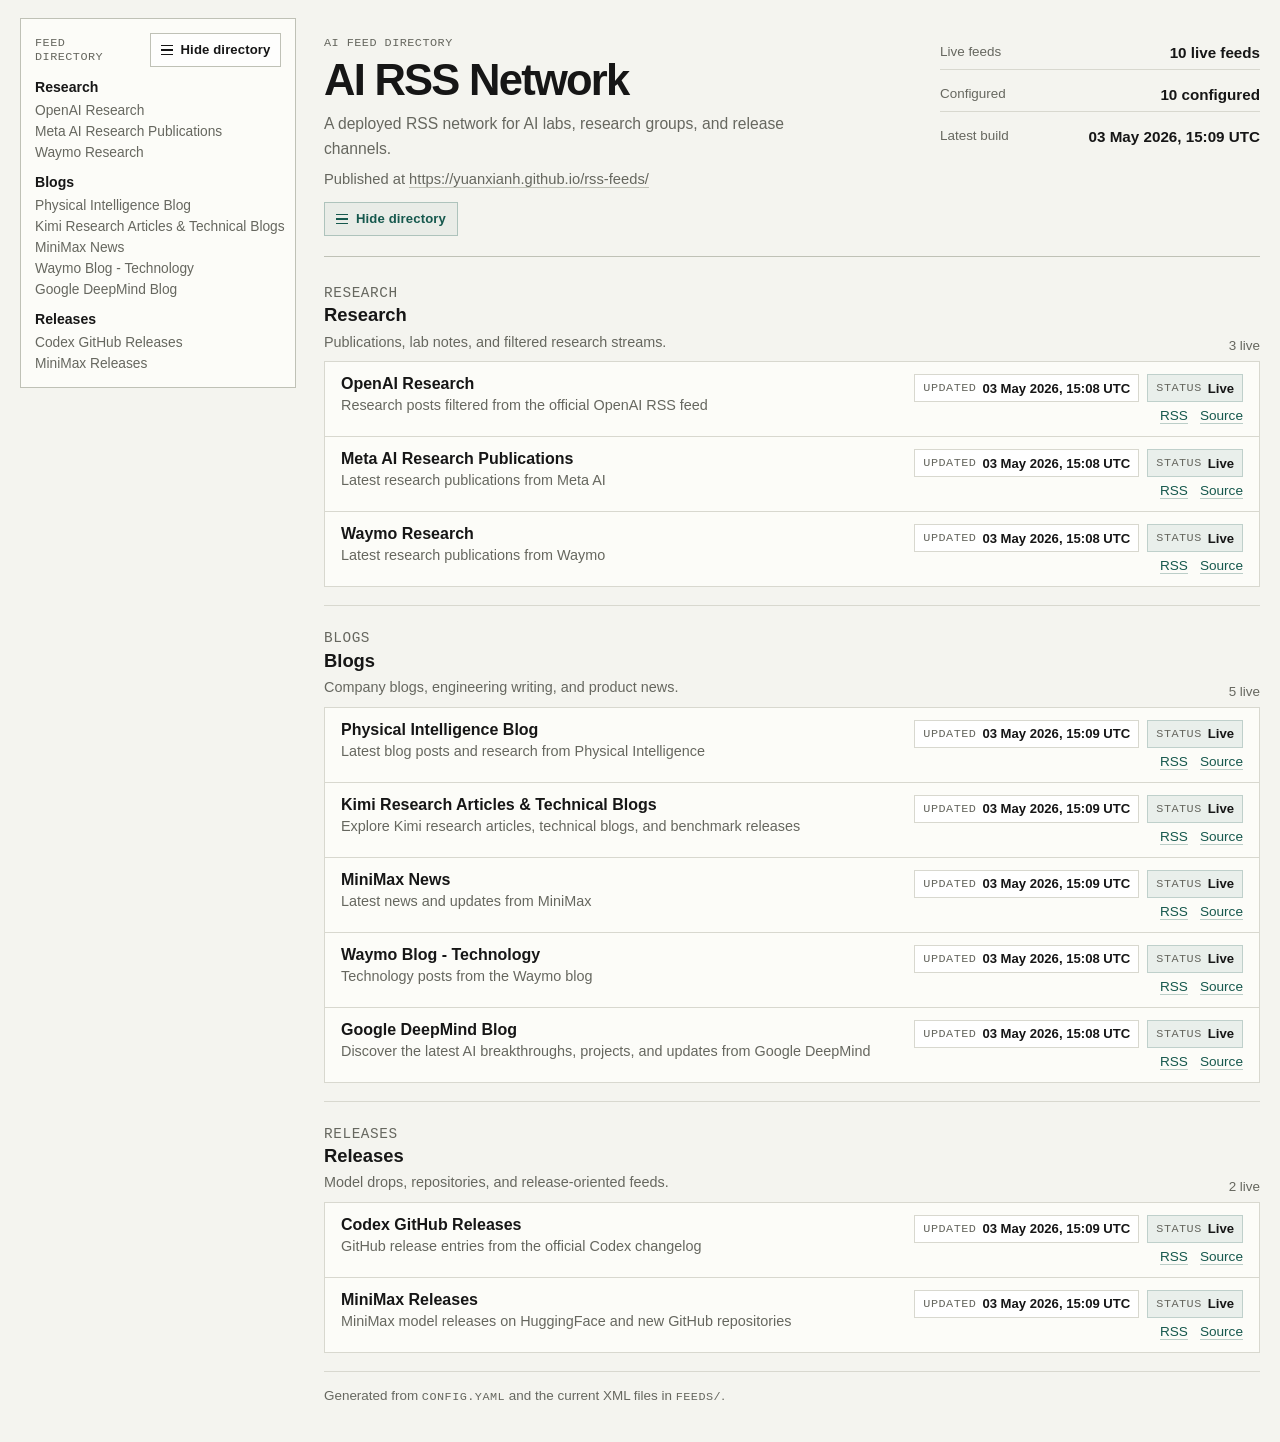
==== commit 464a2344: "feat: add Physical Intelligence Blog RSS feed Also improve parser to prefer title attribute over get" ====
--- a/feeds/index.html
+++ b/feeds/index.html
@@ -563,7 +563,7 @@
           <section class="sidebar-group">
             <h2>Blogs</h2>
             <ul>
-              <li><a href="#feed-blogs-kimi-blog">Kimi Research Articles &amp; Technical Blogs</a></li><li><a href="#feed-blogs-minimax-blog">MiniMax News</a></li><li><a href="#feed-blogs-waymo-blog-tech">Waymo Blog - Technology</a></li><li><a href="#feed-blogs-deepmind-blog">Google DeepMind Blog</a></li>
+              <li><a href="#feed-blogs-pi-blog">Physical Intelligence Blog</a></li><li><a href="#feed-blogs-kimi-blog">Kimi Research Articles &amp; Technical Blogs</a></li><li><a href="#feed-blogs-minimax-blog">MiniMax News</a></li><li><a href="#feed-blogs-waymo-blog-tech">Waymo Blog - Technology</a></li><li><a href="#feed-blogs-deepmind-blog">Google DeepMind Blog</a></li>
             </ul>
           </section>
           <section class="sidebar-group">
@@ -599,15 +599,15 @@
           <dl class="hero-stats" aria-label="Feed directory statistics">
             <div class="stat-row">
               <dt>Live feeds</dt>
-              <dd>9 live feeds</dd>
+              <dd>10 live feeds</dd>
             </div>
             <div class="stat-row">
               <dt>Configured</dt>
-              <dd>9 configured</dd>
+              <dd>10 configured</dd>
             </div>
             <div class="stat-row">
               <dt>Latest build</dt>
-              <dd>09 Mar 2026, 16:13 UTC</dd>
+              <dd>03 May 2026, 15:09 UTC</dd>
             </div>
           </dl>
         </header>
@@ -632,7 +632,7 @@
           </div>
           <div class="row-side">
             <div class="row-meta">
-              <span class="meta-item"><span class="meta-key">Updated</span><strong>09 Mar 2026, 16:12 UTC</strong></span>
+              <span class="meta-item"><span class="meta-key">Updated</span><strong>03 May 2026, 15:08 UTC</strong></span>
               <span class="meta-item status-live"><span class="meta-key">Status</span><strong>Live</strong></span>
             </div>
             <div class="row-actions">
@@ -648,7 +648,7 @@
           </div>
           <div class="row-side">
             <div class="row-meta">
-              <span class="meta-item"><span class="meta-key">Updated</span><strong>09 Mar 2026, 16:12 UTC</strong></span>
+              <span class="meta-item"><span class="meta-key">Updated</span><strong>03 May 2026, 15:08 UTC</strong></span>
               <span class="meta-item status-live"><span class="meta-key">Status</span><strong>Live</strong></span>
             </div>
             <div class="row-actions">
@@ -664,7 +664,7 @@
           </div>
           <div class="row-side">
             <div class="row-meta">
-              <span class="meta-item"><span class="meta-key">Updated</span><strong>09 Mar 2026, 16:12 UTC</strong></span>
+              <span class="meta-item"><span class="meta-key">Updated</span><strong>03 May 2026, 15:08 UTC</strong></span>
               <span class="meta-item status-live"><span class="meta-key">Status</span><strong>Live</strong></span>
             </div>
             <div class="row-actions">
@@ -682,10 +682,26 @@
           <h2>Blogs</h2>
           <p>Company blogs, engineering writing, and product news.</p>
         </div>
-        <div class="section-count">4 live</div>
+        <div class="section-count">5 live</div>
       </div>
       <div class="directory-list">
         
+        <article class="directory-row is-live" id="feed-blogs-pi-blog">
+          <div class="row-main">
+            <h3>Physical Intelligence Blog</h3>
+            <p class="row-description">Latest blog posts and research from Physical Intelligence</p>
+          </div>
+          <div class="row-side">
+            <div class="row-meta">
+              <span class="meta-item"><span class="meta-key">Updated</span><strong>03 May 2026, 15:09 UTC</strong></span>
+              <span class="meta-item status-live"><span class="meta-key">Status</span><strong>Live</strong></span>
+            </div>
+            <div class="row-actions">
+              <a href="pi_blog.xml">RSS</a>
+              <a href="https://www.pi.website/">Source</a>
+            </div>
+          </div>
+        </article>
         <article class="directory-row is-live" id="feed-blogs-kimi-blog">
           <div class="row-main">
             <h3>Kimi Research Articles &amp; Technical Blogs</h3>
@@ -693,7 +709,7 @@
           </div>
           <div class="row-side">
             <div class="row-meta">
-              <span class="meta-item"><span class="meta-key">Updated</span><strong>09 Mar 2026, 16:13 UTC</strong></span>
+              <span class="meta-item"><span class="meta-key">Updated</span><strong>03 May 2026, 15:09 UTC</strong></span>
               <span class="meta-item status-live"><span class="meta-key">Status</span><strong>Live</strong></span>
             </div>
             <div class="row-actions">
@@ -709,7 +725,7 @@
           </div>
           <div class="row-side">
             <div class="row-meta">
-              <span class="meta-item"><span class="meta-key">Updated</span><strong>09 Mar 2026, 16:13 UTC</strong></span>
+              <span class="meta-item"><span class="meta-key">Updated</span><strong>03 May 2026, 15:09 UTC</strong></span>
               <span class="meta-item status-live"><span class="meta-key">Status</span><strong>Live</strong></span>
             </div>
             <div class="row-actions">
@@ -725,7 +741,7 @@
           </div>
           <div class="row-side">
             <div class="row-meta">
-              <span class="meta-item"><span class="meta-key">Updated</span><strong>09 Mar 2026, 16:12 UTC</strong></span>
+              <span class="meta-item"><span class="meta-key">Updated</span><strong>03 May 2026, 15:08 UTC</strong></span>
               <span class="meta-item status-live"><span class="meta-key">Status</span><strong>Live</strong></span>
             </div>
             <div class="row-actions">
@@ -741,7 +757,7 @@
           </div>
           <div class="row-side">
             <div class="row-meta">
-              <span class="meta-item"><span class="meta-key">Updated</span><strong>09 Mar 2026, 16:12 UTC</strong></span>
+              <span class="meta-item"><span class="meta-key">Updated</span><strong>03 May 2026, 15:08 UTC</strong></span>
               <span class="meta-item status-live"><span class="meta-key">Status</span><strong>Live</strong></span>
             </div>
             <div class="row-actions">
@@ -770,7 +786,7 @@
           </div>
           <div class="row-side">
             <div class="row-meta">
-              <span class="meta-item"><span class="meta-key">Updated</span><strong>09 Mar 2026, 16:13 UTC</strong></span>
+              <span class="meta-item"><span class="meta-key">Updated</span><strong>03 May 2026, 15:09 UTC</strong></span>
               <span class="meta-item status-live"><span class="meta-key">Status</span><strong>Live</strong></span>
             </div>
             <div class="row-actions">
@@ -786,7 +802,7 @@
           </div>
           <div class="row-side">
             <div class="row-meta">
-              <span class="meta-item"><span class="meta-key">Updated</span><strong>09 Mar 2026, 16:13 UTC</strong></span>
+              <span class="meta-item"><span class="meta-key">Updated</span><strong>03 May 2026, 15:09 UTC</strong></span>
               <span class="meta-item status-live"><span class="meta-key">Status</span><strong>Live</strong></span>
             </div>
             <div class="row-actions">
